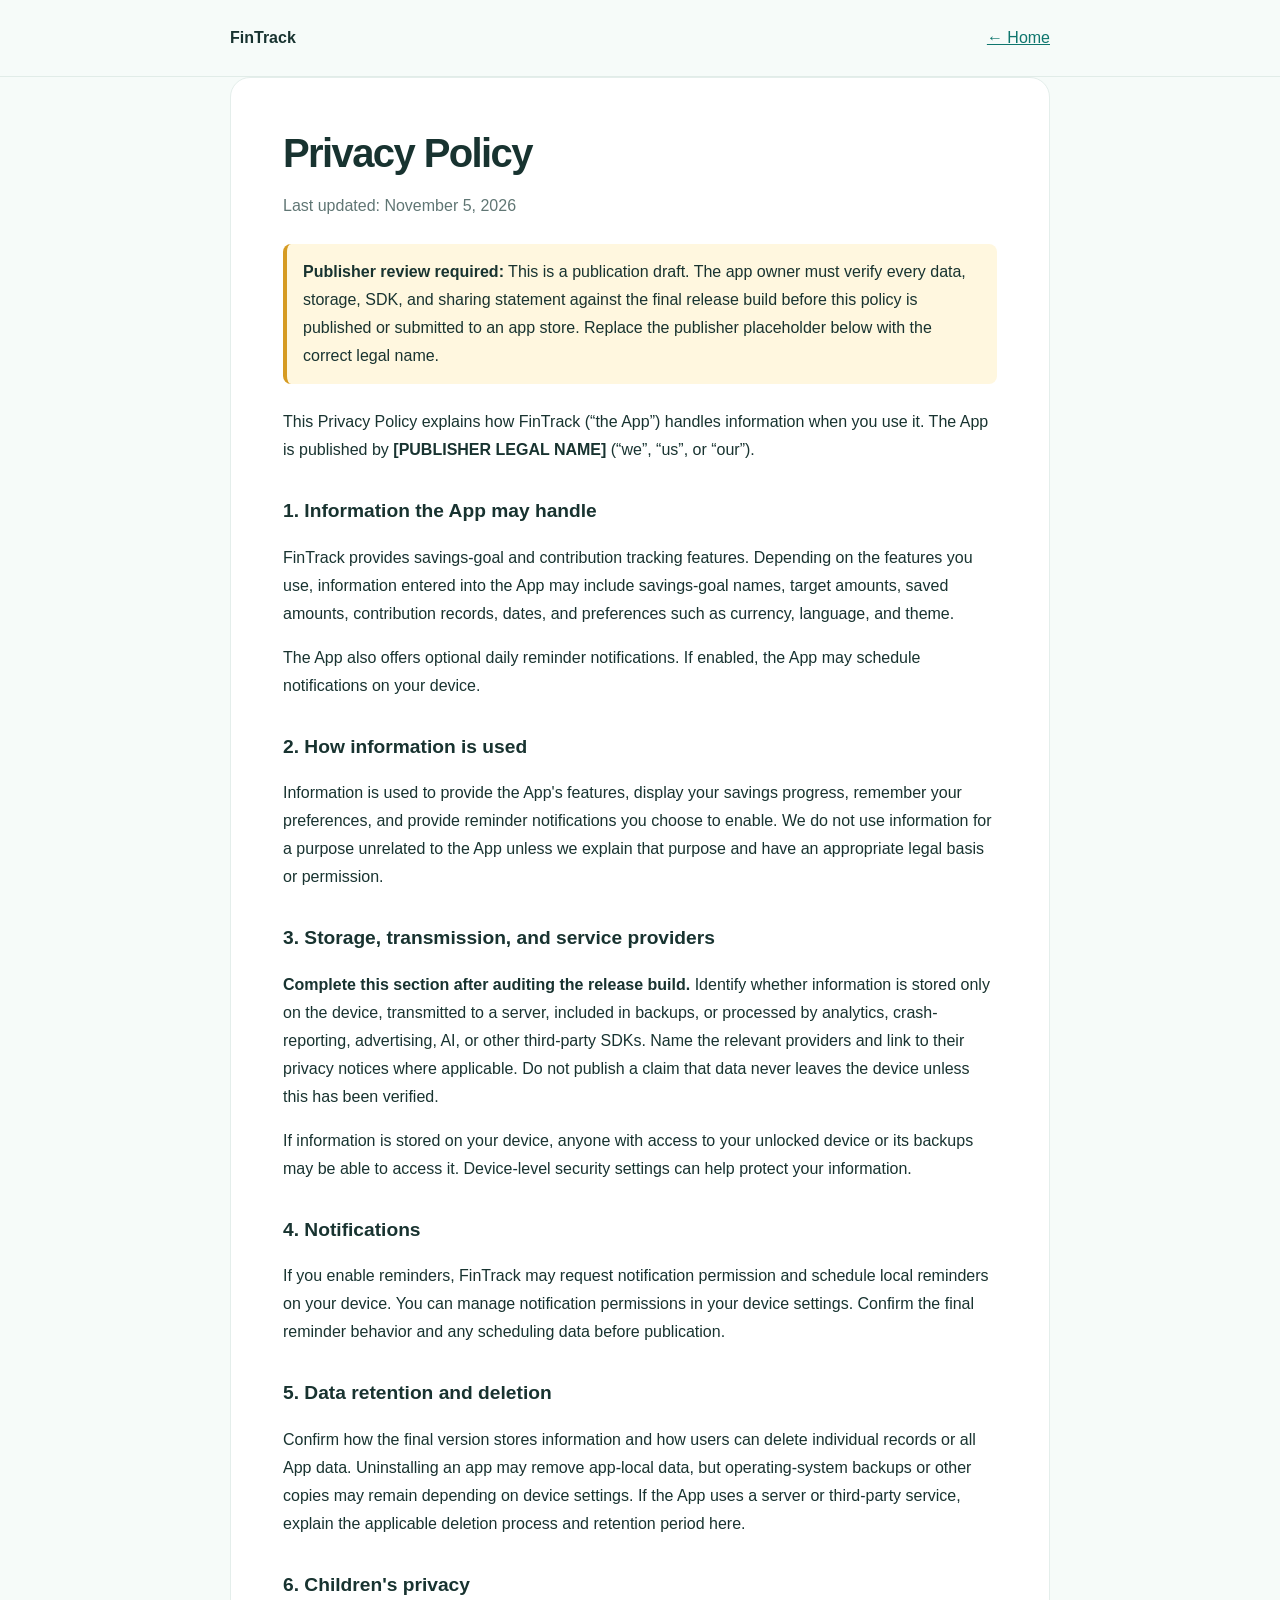
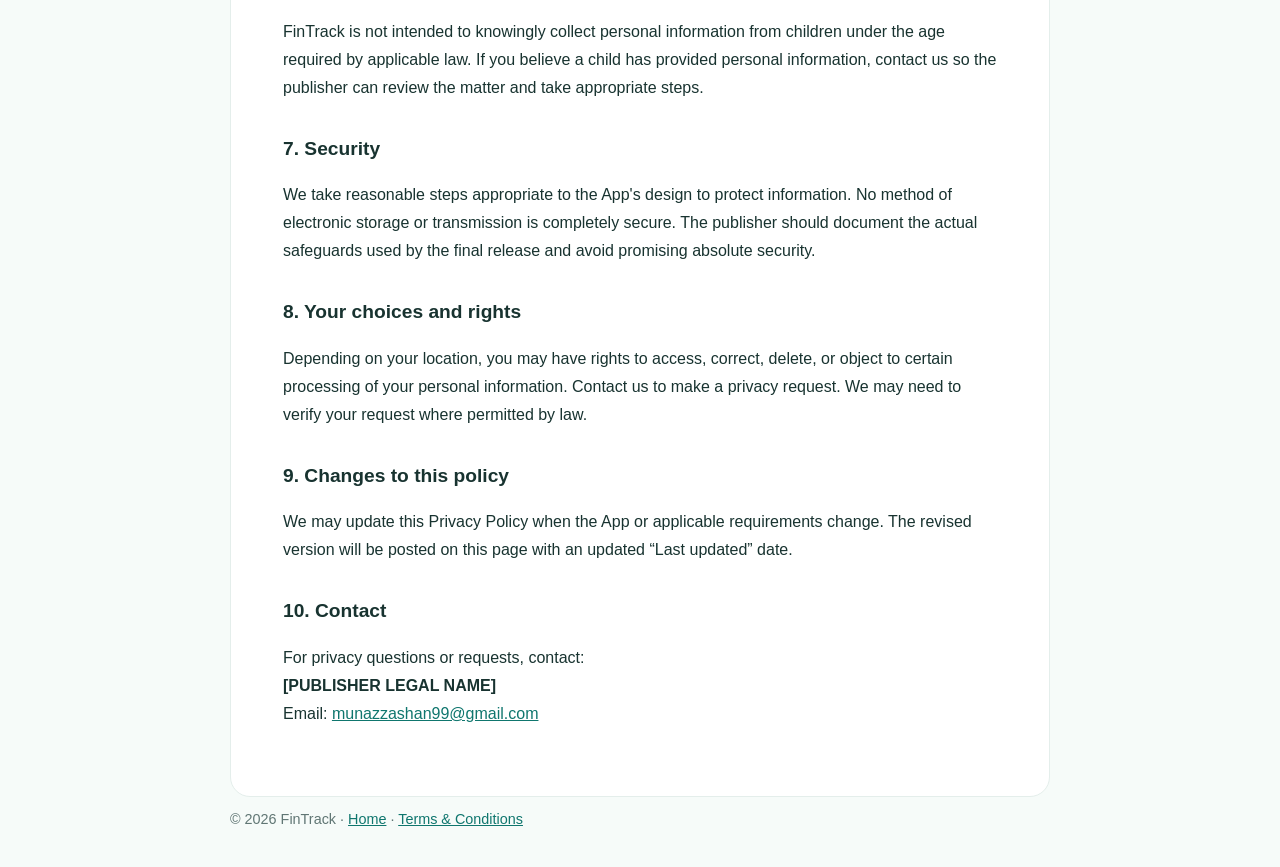
==== privacy-policy.html @ 5b4cb4e0 "Add files via upload" ====
<!DOCTYPE html>
<html lang="en">
<head>
  <meta charset="UTF-8"><meta name="viewport" content="width=device-width, initial-scale=1">
  <meta name="description" content="FinTrack Privacy Policy.">
  <title>Privacy Policy — FinTrack</title>
  <style>
    *{box-sizing:border-box}body{margin:0;background:#f6fbf9;color:#183330;font:16px/1.75 Arial,sans-serif}
    .wrap{width:min(820px,calc(100% - 36px));margin:auto}header{padding:24px 0;border-bottom:1px solid #e1ece8}
    a{color:#0f766e}.brand{font-weight:800;text-decoration:none;color:#183330}.back{float:right}
    main{background:#fff;margin:38px auto;padding:clamp(24px,5vw,52px);border:1px solid #e4eeeb;border-radius:20px}
    h1{font-size:2.5rem;line-height:1.15;letter-spacing:-.04em;margin:0 0 8px}h2{font-size:1.2rem;margin:30px 0 8px}
    .muted{color:#607674}.notice{background:#fff7df;border-left:4px solid #d69b22;padding:14px 16px;border-radius:8px;margin:24px 0}
    footer{padding:10px 0 35px;color:#607674;font-size:.9rem}
  </style>
</head>
<body>
<header><div class="wrap"><a class="brand" href="index.html">FinTrack</a><a class="back" href="index.html">← Home</a></div></header>
<main class="wrap">
  <h1>Privacy Policy</h1>
  <p class="muted">Last updated: November 5, 2026</p>
  <div class="notice"><strong>Publisher review required:</strong> This is a publication draft. The app owner must verify every data, storage, SDK, and sharing statement against the final release build before this policy is published or submitted to an app store. Replace the publisher placeholder below with the correct legal name.</div>

  <p>This Privacy Policy explains how FinTrack (“the App”) handles information when you use it. The App is published by <strong>[PUBLISHER LEGAL NAME]</strong> (“we”, “us”, or “our”).</p>

  <h2>1. Information the App may handle</h2>
  <p>FinTrack provides savings-goal and contribution tracking features. Depending on the features you use, information entered into the App may include savings-goal names, target amounts, saved amounts, contribution records, dates, and preferences such as currency, language, and theme.</p>
  <p>The App also offers optional daily reminder notifications. If enabled, the App may schedule notifications on your device.</p>

  <h2>2. How information is used</h2>
  <p>Information is used to provide the App's features, display your savings progress, remember your preferences, and provide reminder notifications you choose to enable. We do not use information for a purpose unrelated to the App unless we explain that purpose and have an appropriate legal basis or permission.</p>

  <h2>3. Storage, transmission, and service providers</h2>
  <p><strong>Complete this section after auditing the release build.</strong> Identify whether information is stored only on the device, transmitted to a server, included in backups, or processed by analytics, crash-reporting, advertising, AI, or other third-party SDKs. Name the relevant providers and link to their privacy notices where applicable. Do not publish a claim that data never leaves the device unless this has been verified.</p>
  <p>If information is stored on your device, anyone with access to your unlocked device or its backups may be able to access it. Device-level security settings can help protect your information.</p>

  <h2>4. Notifications</h2>
  <p>If you enable reminders, FinTrack may request notification permission and schedule local reminders on your device. You can manage notification permissions in your device settings. Confirm the final reminder behavior and any scheduling data before publication.</p>

  <h2>5. Data retention and deletion</h2>
  <p>Confirm how the final version stores information and how users can delete individual records or all App data. Uninstalling an app may remove app-local data, but operating-system backups or other copies may remain depending on device settings. If the App uses a server or third-party service, explain the applicable deletion process and retention period here.</p>

  <h2>6. Children's privacy</h2>
  <p>FinTrack is not intended to knowingly collect personal information from children under the age required by applicable law. If you believe a child has provided personal information, contact us so the publisher can review the matter and take appropriate steps.</p>

  <h2>7. Security</h2>
  <p>We take reasonable steps appropriate to the App's design to protect information. No method of electronic storage or transmission is completely secure. The publisher should document the actual safeguards used by the final release and avoid promising absolute security.</p>

  <h2>8. Your choices and rights</h2>
  <p>Depending on your location, you may have rights to access, correct, delete, or object to certain processing of your personal information. Contact us to make a privacy request. We may need to verify your request where permitted by law.</p>

  <h2>9. Changes to this policy</h2>
  <p>We may update this Privacy Policy when the App or applicable requirements change. The revised version will be posted on this page with an updated “Last updated” date.</p>

  <h2>10. Contact</h2>
  <p>For privacy questions or requests, contact:<br><strong>[PUBLISHER LEGAL NAME]</strong><br>Email: <a href="mailto:munazzashan99@gmail.com">munazzashan99@gmail.com</a></p>
</main>
<footer class="wrap">© 2026 FinTrack · <a href="index.html">Home</a> · <a href="terms-and-conditions.html">Terms &amp; Conditions</a></footer>
</body>
</html>
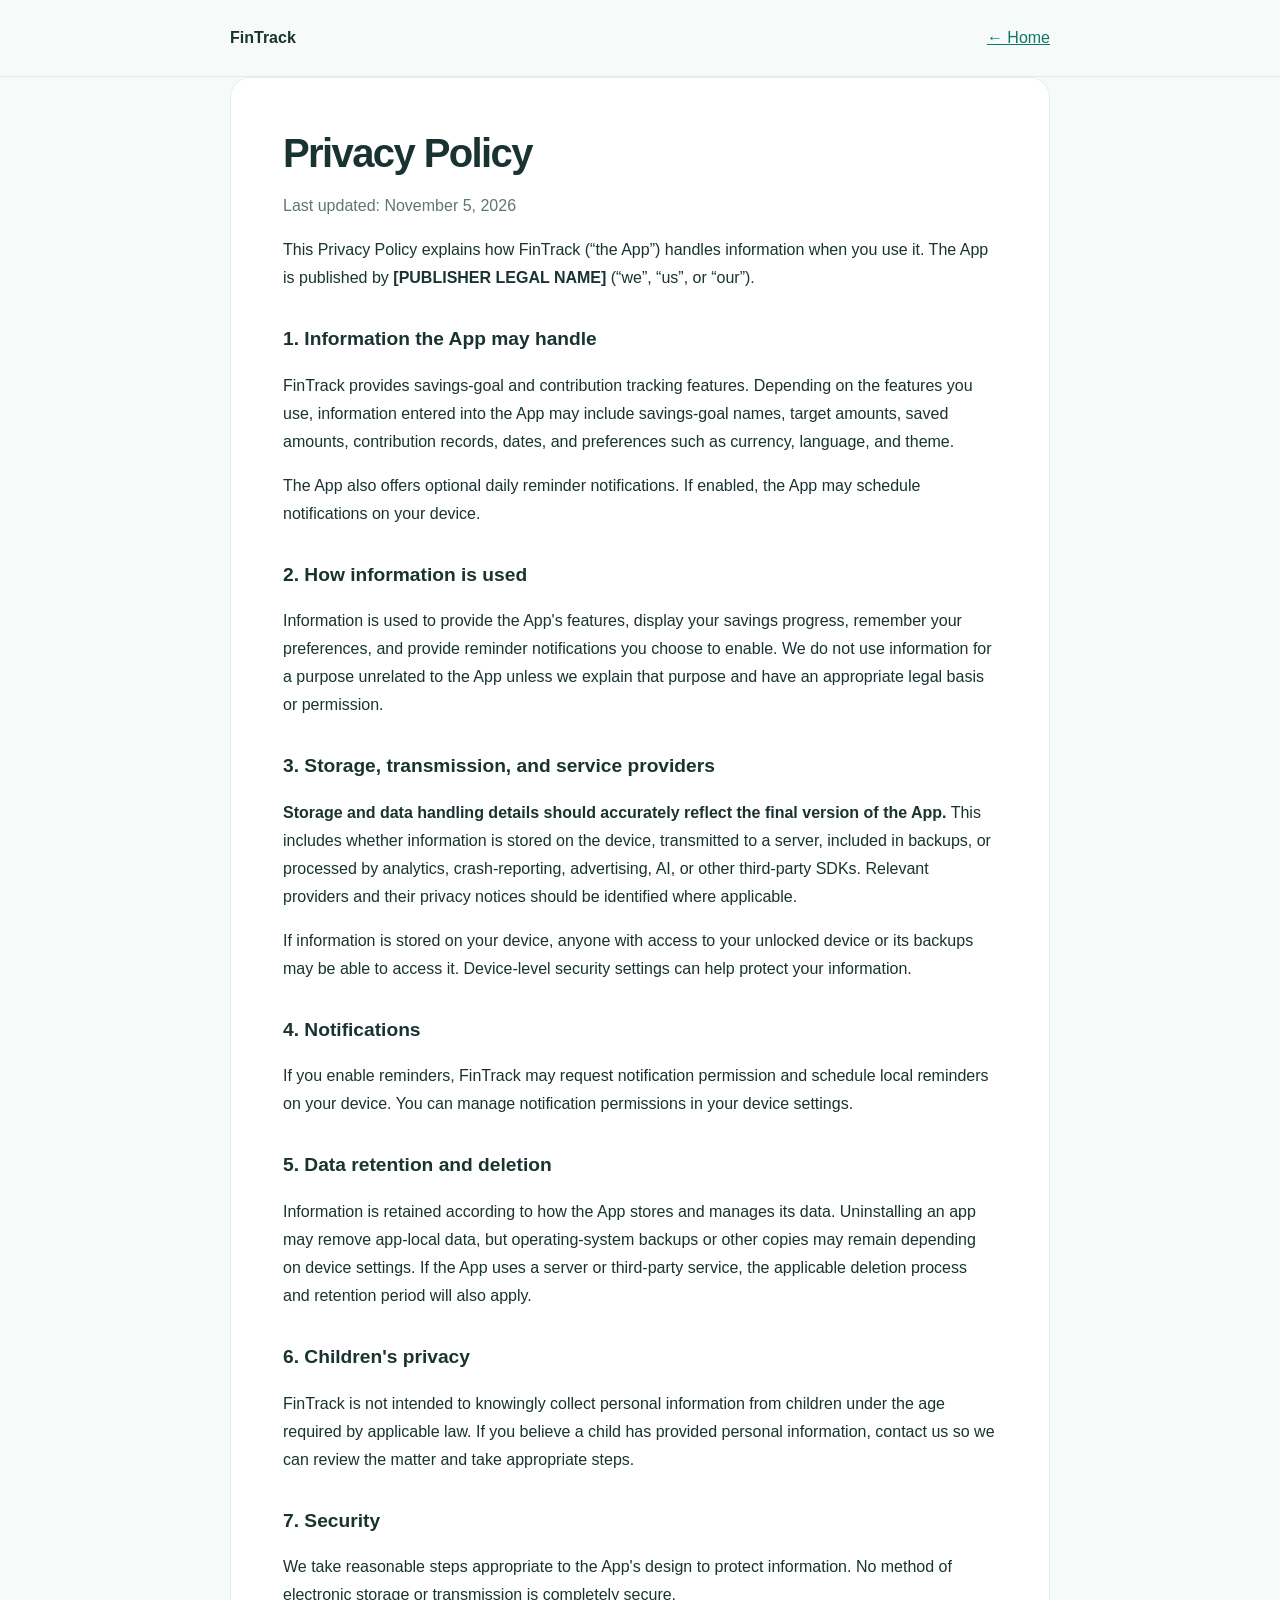
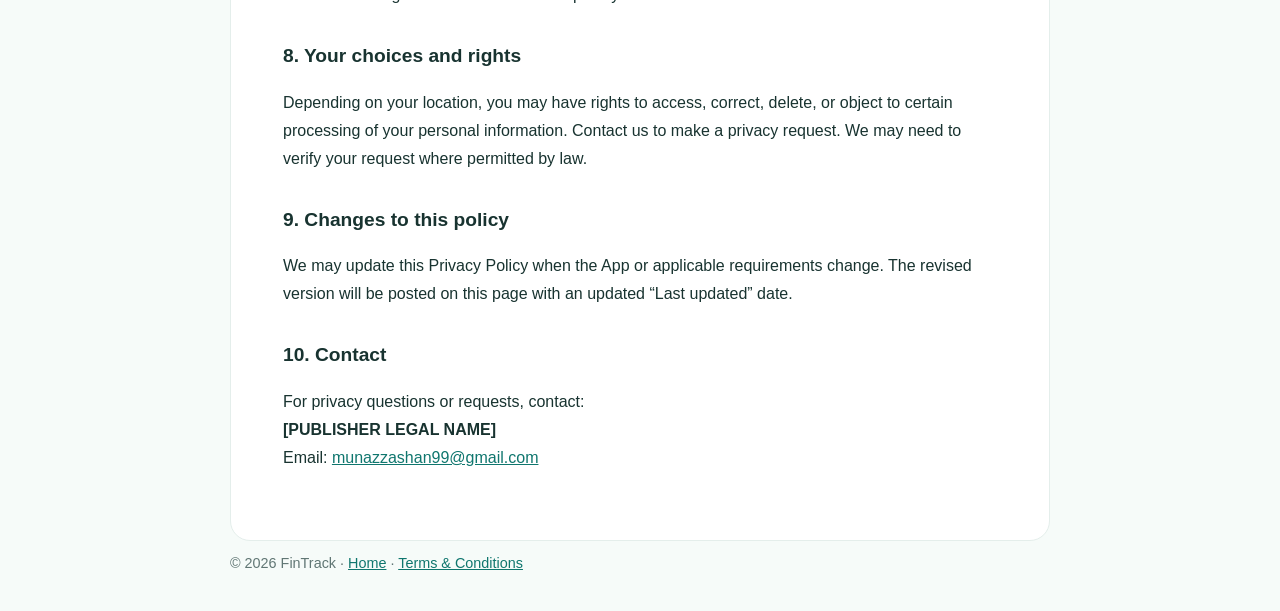
==== commit 5ade8042: "Update privacy-policy.html" ====
--- a/privacy-policy.html
+++ b/privacy-policy.html
@@ -1,25 +1,38 @@
+
 <!DOCTYPE html>
 <html lang="en">
 <head>
-  <meta charset="UTF-8"><meta name="viewport" content="width=device-width, initial-scale=1">
+  <meta charset="UTF-8">
+  <meta name="viewport" content="width=device-width, initial-scale=1">
   <meta name="description" content="FinTrack Privacy Policy.">
   <title>Privacy Policy — FinTrack</title>
   <style>
-    *{box-sizing:border-box}body{margin:0;background:#f6fbf9;color:#183330;font:16px/1.75 Arial,sans-serif}
-    .wrap{width:min(820px,calc(100% - 36px));margin:auto}header{padding:24px 0;border-bottom:1px solid #e1ece8}
-    a{color:#0f766e}.brand{font-weight:800;text-decoration:none;color:#183330}.back{float:right}
+    *{box-sizing:border-box}
+    body{margin:0;background:#f6fbf9;color:#183330;font:16px/1.75 Arial,sans-serif}
+    .wrap{width:min(820px,calc(100% - 36px));margin:auto}
+    header{padding:24px 0;border-bottom:1px solid #e1ece8}
+    a{color:#0f766e}
+    .brand{font-weight:800;text-decoration:none;color:#183330}
+    .back{float:right}
     main{background:#fff;margin:38px auto;padding:clamp(24px,5vw,52px);border:1px solid #e4eeeb;border-radius:20px}
-    h1{font-size:2.5rem;line-height:1.15;letter-spacing:-.04em;margin:0 0 8px}h2{font-size:1.2rem;margin:30px 0 8px}
-    .muted{color:#607674}.notice{background:#fff7df;border-left:4px solid #d69b22;padding:14px 16px;border-radius:8px;margin:24px 0}
+    h1{font-size:2.5rem;line-height:1.15;letter-spacing:-.04em;margin:0 0 8px}
+    h2{font-size:1.2rem;margin:30px 0 8px}
+    .muted{color:#607674}
     footer{padding:10px 0 35px;color:#607674;font-size:.9rem}
   </style>
 </head>
 <body>
-<header><div class="wrap"><a class="brand" href="index.html">FinTrack</a><a class="back" href="index.html">← Home</a></div></header>
+
+<header>
+  <div class="wrap">
+    <a class="brand" href="index.html">FinTrack</a>
+    <a class="back" href="index.html">← Home</a>
+  </div>
+</header>
+
 <main class="wrap">
   <h1>Privacy Policy</h1>
   <p class="muted">Last updated: November 5, 2026</p>
-  <div class="notice"><strong>Publisher review required:</strong> This is a publication draft. The app owner must verify every data, storage, SDK, and sharing statement against the final release build before this policy is published or submitted to an app store. Replace the publisher placeholder below with the correct legal name.</div>
 
   <p>This Privacy Policy explains how FinTrack (“the App”) handles information when you use it. The App is published by <strong>[PUBLISHER LEGAL NAME]</strong> (“we”, “us”, or “our”).</p>
 
@@ -31,20 +44,20 @@
   <p>Information is used to provide the App's features, display your savings progress, remember your preferences, and provide reminder notifications you choose to enable. We do not use information for a purpose unrelated to the App unless we explain that purpose and have an appropriate legal basis or permission.</p>
 
   <h2>3. Storage, transmission, and service providers</h2>
-  <p><strong>Complete this section after auditing the release build.</strong> Identify whether information is stored only on the device, transmitted to a server, included in backups, or processed by analytics, crash-reporting, advertising, AI, or other third-party SDKs. Name the relevant providers and link to their privacy notices where applicable. Do not publish a claim that data never leaves the device unless this has been verified.</p>
+  <p><strong>Storage and data handling details should accurately reflect the final version of the App.</strong> This includes whether information is stored on the device, transmitted to a server, included in backups, or processed by analytics, crash-reporting, advertising, AI, or other third-party SDKs. Relevant providers and their privacy notices should be identified where applicable.</p>
   <p>If information is stored on your device, anyone with access to your unlocked device or its backups may be able to access it. Device-level security settings can help protect your information.</p>
 
   <h2>4. Notifications</h2>
-  <p>If you enable reminders, FinTrack may request notification permission and schedule local reminders on your device. You can manage notification permissions in your device settings. Confirm the final reminder behavior and any scheduling data before publication.</p>
+  <p>If you enable reminders, FinTrack may request notification permission and schedule local reminders on your device. You can manage notification permissions in your device settings.</p>
 
   <h2>5. Data retention and deletion</h2>
-  <p>Confirm how the final version stores information and how users can delete individual records or all App data. Uninstalling an app may remove app-local data, but operating-system backups or other copies may remain depending on device settings. If the App uses a server or third-party service, explain the applicable deletion process and retention period here.</p>
+  <p>Information is retained according to how the App stores and manages its data. Uninstalling an app may remove app-local data, but operating-system backups or other copies may remain depending on device settings. If the App uses a server or third-party service, the applicable deletion process and retention period will also apply.</p>
 
   <h2>6. Children's privacy</h2>
-  <p>FinTrack is not intended to knowingly collect personal information from children under the age required by applicable law. If you believe a child has provided personal information, contact us so the publisher can review the matter and take appropriate steps.</p>
+  <p>FinTrack is not intended to knowingly collect personal information from children under the age required by applicable law. If you believe a child has provided personal information, contact us so we can review the matter and take appropriate steps.</p>
 
   <h2>7. Security</h2>
-  <p>We take reasonable steps appropriate to the App's design to protect information. No method of electronic storage or transmission is completely secure. The publisher should document the actual safeguards used by the final release and avoid promising absolute security.</p>
+  <p>We take reasonable steps appropriate to the App's design to protect information. No method of electronic storage or transmission is completely secure.</p>
 
   <h2>8. Your choices and rights</h2>
   <p>Depending on your location, you may have rights to access, correct, delete, or object to certain processing of your personal information. Contact us to make a privacy request. We may need to verify your request where permitted by law.</p>
@@ -53,8 +66,18 @@
   <p>We may update this Privacy Policy when the App or applicable requirements change. The revised version will be posted on this page with an updated “Last updated” date.</p>
 
   <h2>10. Contact</h2>
-  <p>For privacy questions or requests, contact:<br><strong>[PUBLISHER LEGAL NAME]</strong><br>Email: <a href="mailto:munazzashan99@gmail.com">munazzashan99@gmail.com</a></p>
+  <p>
+    For privacy questions or requests, contact:<br>
+    <strong>[PUBLISHER LEGAL NAME]</strong><br>
+    Email: <a href="mailto:munazzashan99@gmail.com">munazzashan99@gmail.com</a>
+  </p>
 </main>
-<footer class="wrap">© 2026 FinTrack · <a href="index.html">Home</a> · <a href="terms-and-conditions.html">Terms &amp; Conditions</a></footer>
+
+<footer class="wrap">
+  © 2026 FinTrack ·
+  <a href="index.html">Home</a> ·
+  <a href="terms-and-conditions.html">Terms &amp; Conditions</a>
+</footer>
+
 </body>
 </html>
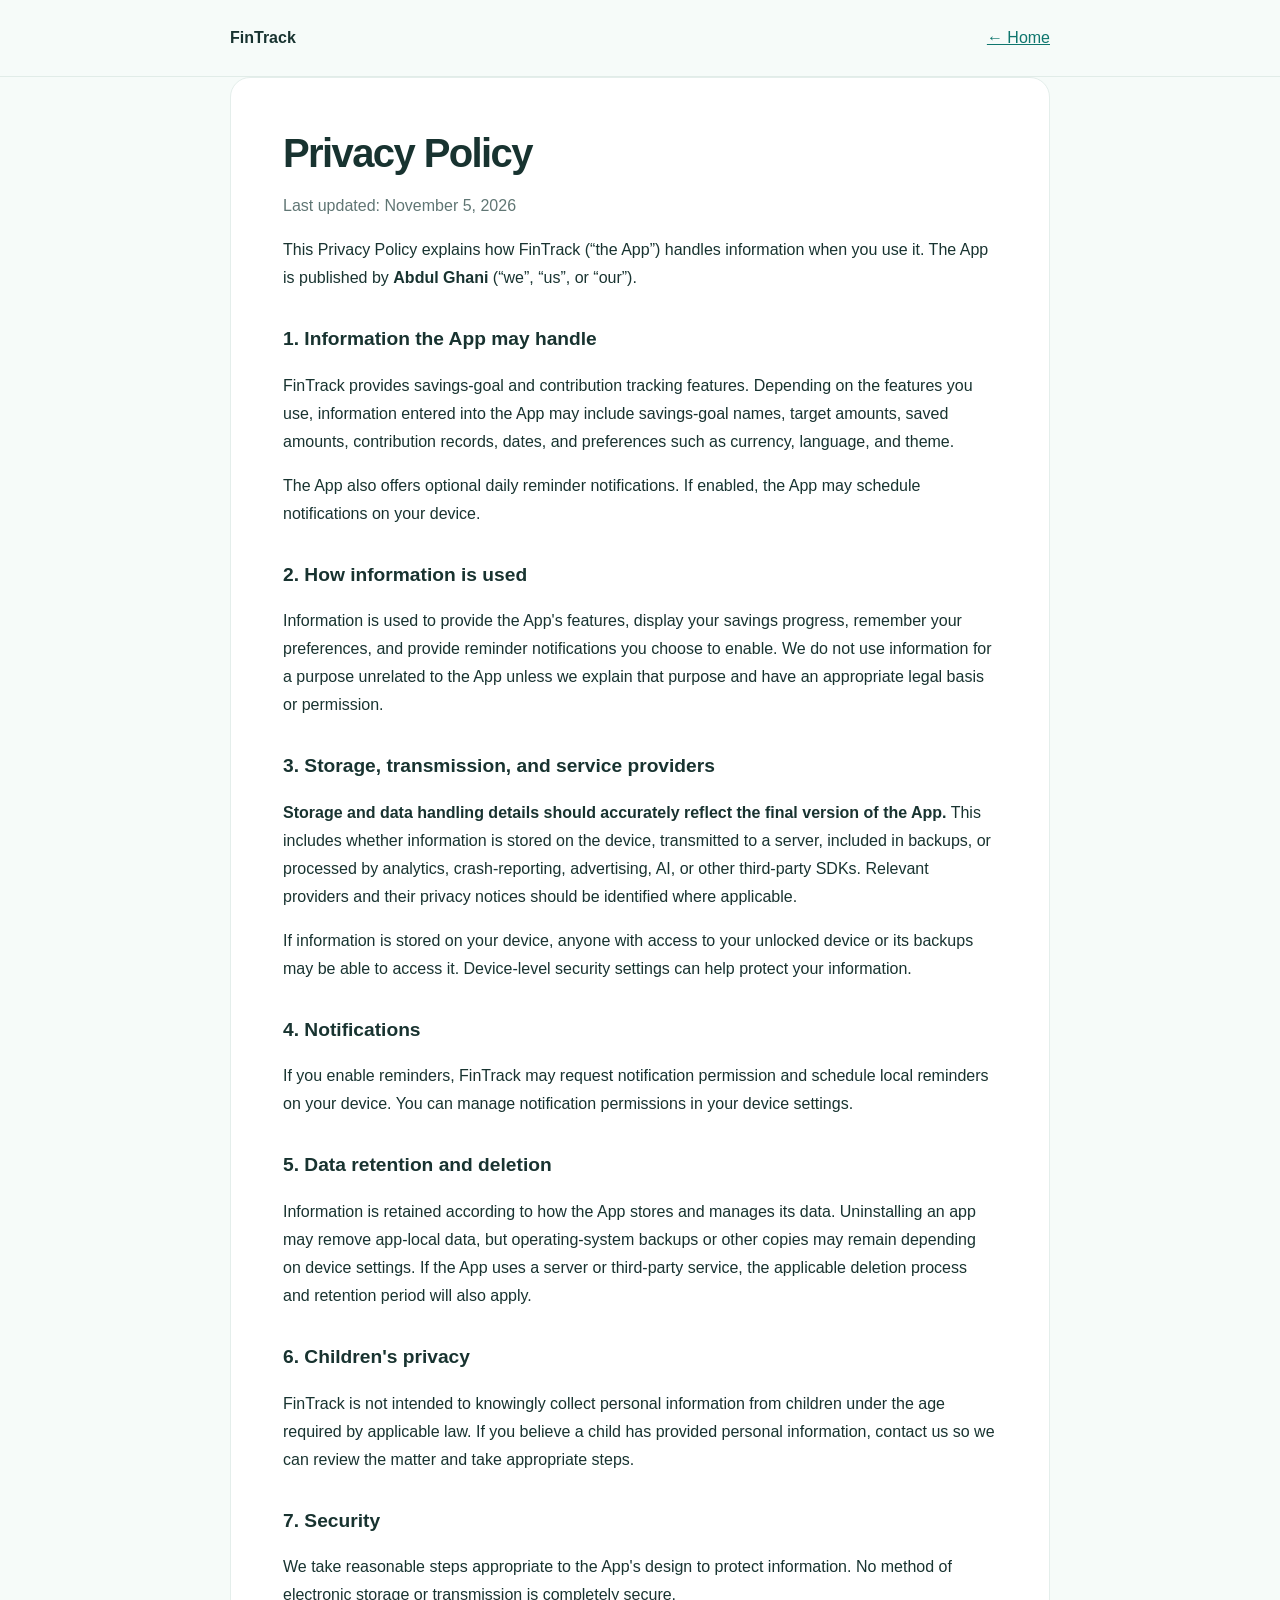
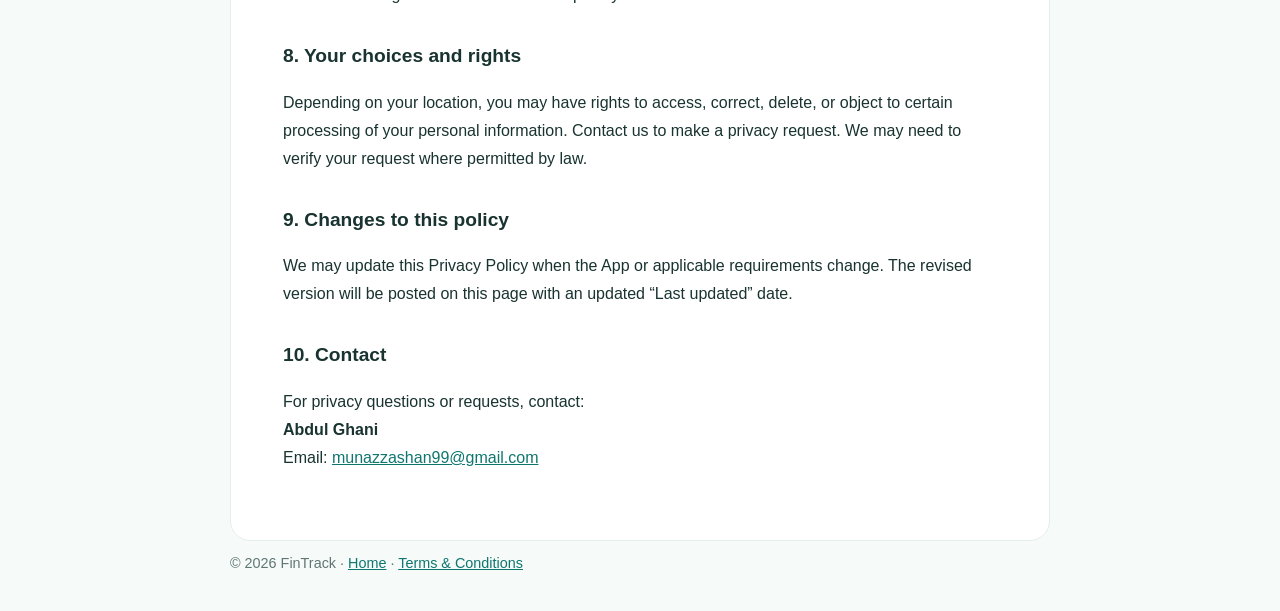
==== commit 1a0cbd00: "Update privacy-policy.html" ====
--- a/privacy-policy.html
+++ b/privacy-policy.html
@@ -34,7 +34,7 @@
   <h1>Privacy Policy</h1>
   <p class="muted">Last updated: November 5, 2026</p>
 
-  <p>This Privacy Policy explains how FinTrack (“the App”) handles information when you use it. The App is published by <strong>[PUBLISHER LEGAL NAME]</strong> (“we”, “us”, or “our”).</p>
+  <p>This Privacy Policy explains how FinTrack (“the App”) handles information when you use it. The App is published by <strong>Abdul Ghani</strong> (“we”, “us”, or “our”).</p>
 
   <h2>1. Information the App may handle</h2>
   <p>FinTrack provides savings-goal and contribution tracking features. Depending on the features you use, information entered into the App may include savings-goal names, target amounts, saved amounts, contribution records, dates, and preferences such as currency, language, and theme.</p>
@@ -68,7 +68,7 @@
   <h2>10. Contact</h2>
   <p>
     For privacy questions or requests, contact:<br>
-    <strong>[PUBLISHER LEGAL NAME]</strong><br>
+    <strong>Abdul Ghani</strong><br>
     Email: <a href="mailto:munazzashan99@gmail.com">munazzashan99@gmail.com</a>
   </p>
 </main>
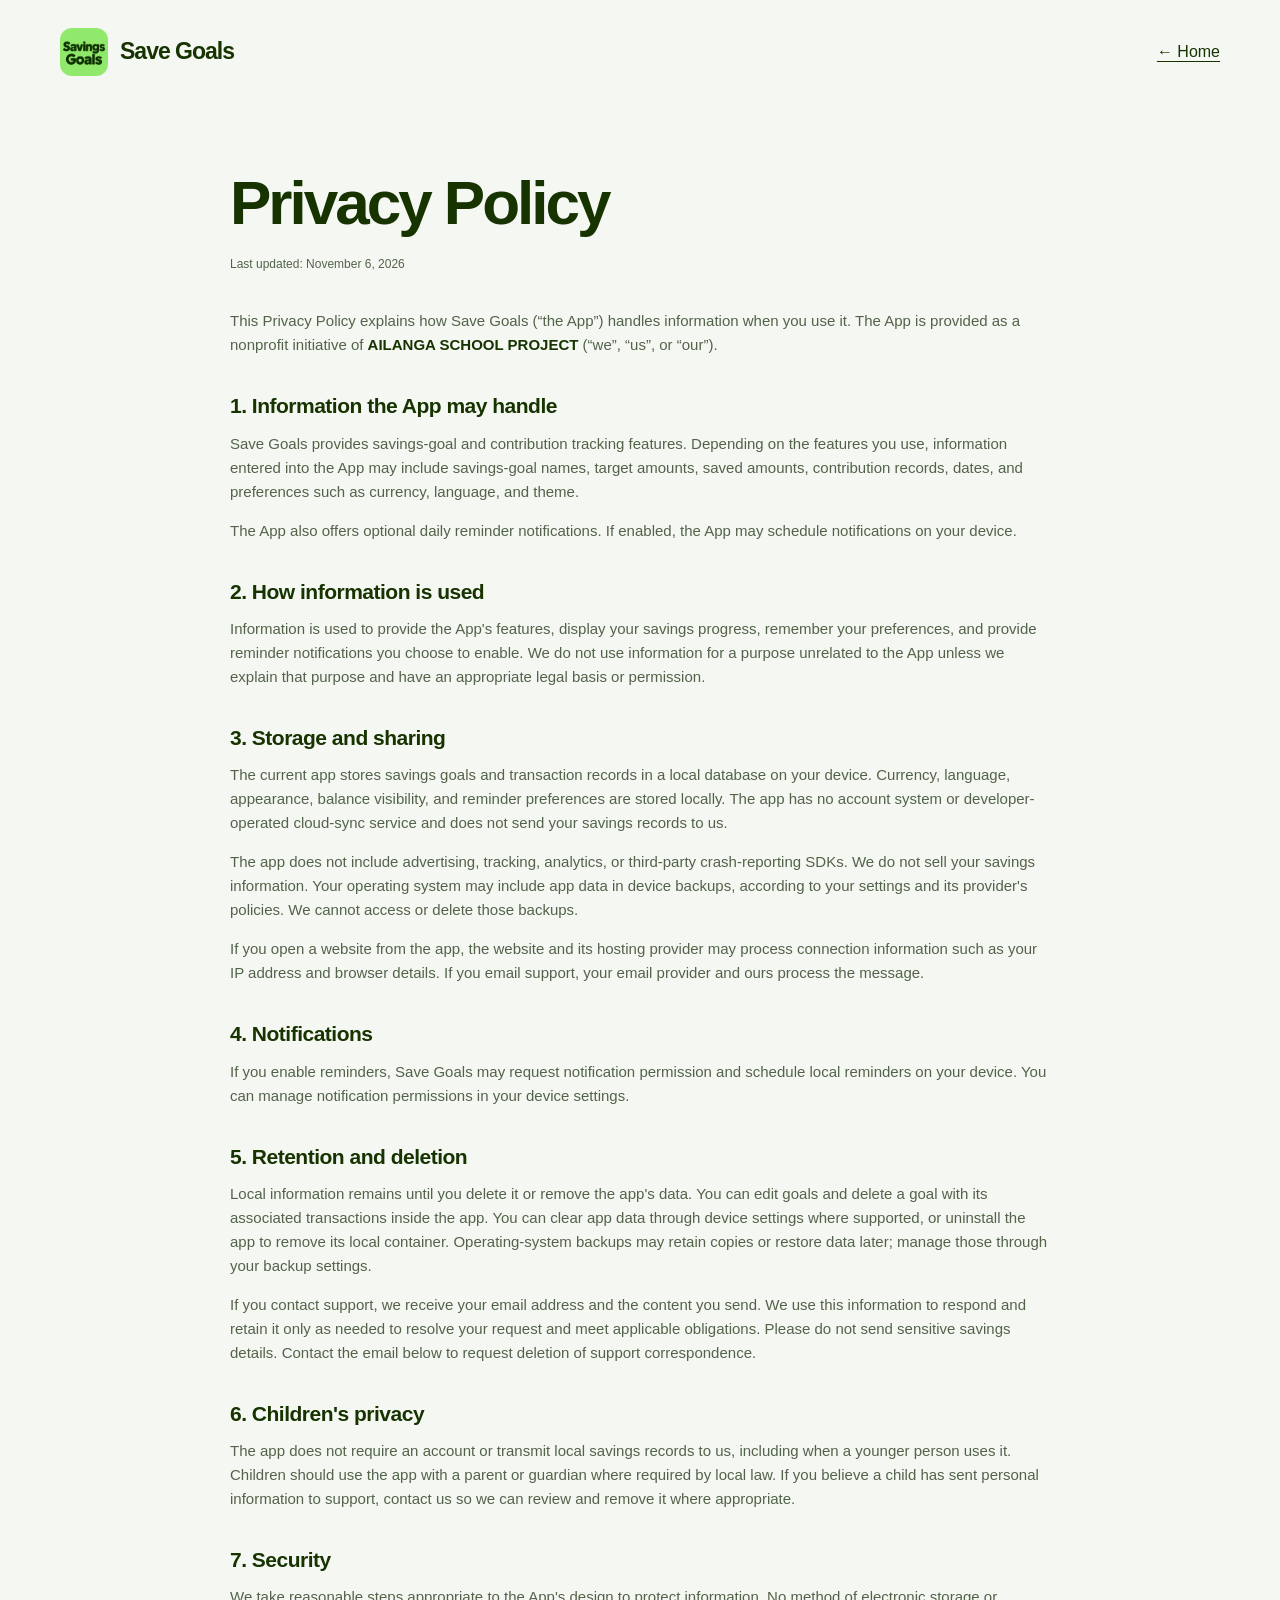
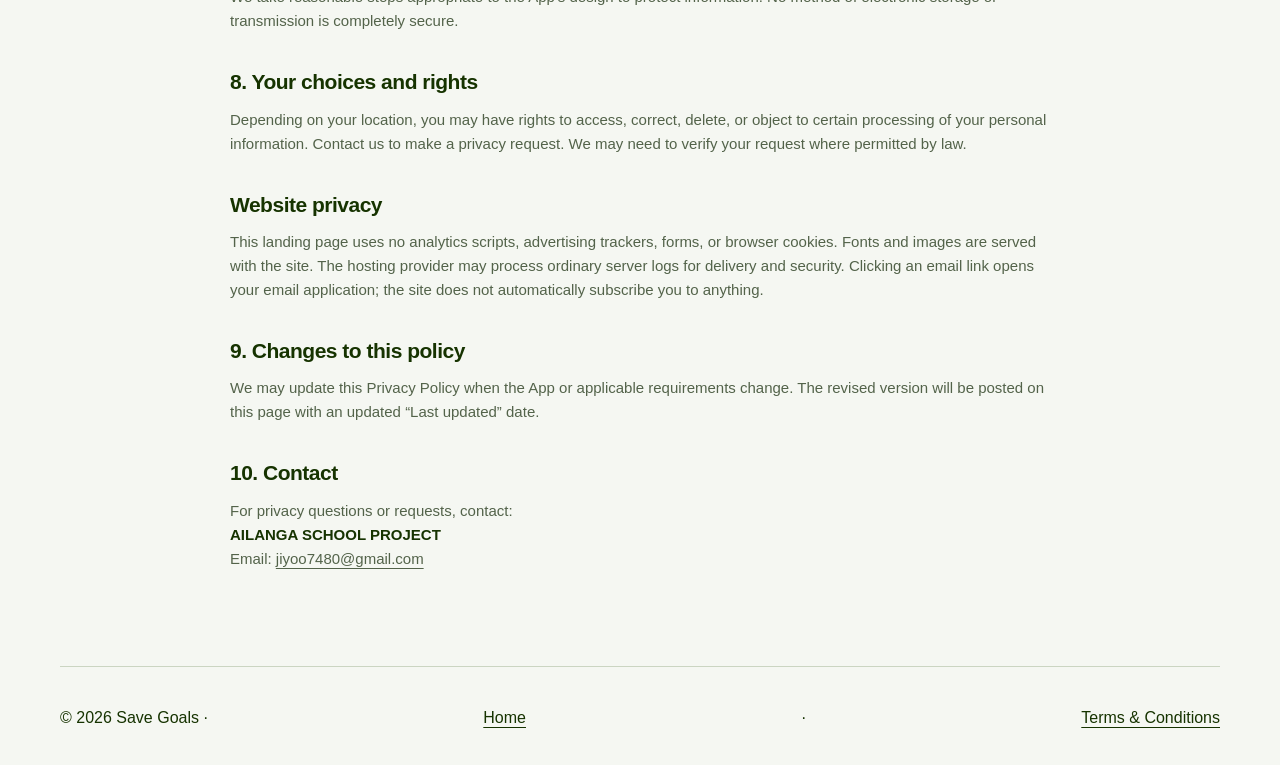
==== commit 3c5564af: "Redesign Save Goals with Cupertino UI, savings plans and milestones Replace the Material screens wit" ====
--- a/privacy-policy.html
+++ b/privacy-policy.html
@@ -4,57 +4,46 @@
 <head>
   <meta charset="UTF-8">
   <meta name="viewport" content="width=device-width, initial-scale=1">
-  <meta name="description" content="FinTrack Privacy Policy.">
-  <title>Privacy Policy — FinTrack</title>
-  <style>
-    *{box-sizing:border-box}
-    body{margin:0;background:#f6fbf9;color:#183330;font:16px/1.75 Arial,sans-serif}
-    .wrap{width:min(820px,calc(100% - 36px));margin:auto}
-    header{padding:24px 0;border-bottom:1px solid #e1ece8}
-    a{color:#0f766e}
-    .brand{font-weight:800;text-decoration:none;color:#183330}
-    .back{float:right}
-    main{background:#fff;margin:38px auto;padding:clamp(24px,5vw,52px);border:1px solid #e4eeeb;border-radius:20px}
-    h1{font-size:2.5rem;line-height:1.15;letter-spacing:-.04em;margin:0 0 8px}
-    h2{font-size:1.2rem;margin:30px 0 8px}
-    .muted{color:#607674}
-    footer{padding:10px 0 35px;color:#607674;font-size:.9rem}
-  </style>
+  <meta name="description" content="Save Goals Privacy Policy.">
+  <title>Privacy Policy — Save Goals</title>
+  <link rel="stylesheet" href="styles.css">
+  <link rel="icon" href="assets/branding/favicon.png">
+  <meta name="theme-color" content="#9fe870">
 </head>
 <body>
 
-<header>
-  <div class="wrap">
-    <a class="brand" href="index.html">FinTrack</a>
-    <a class="back" href="index.html">← Home</a>
-  </div>
+<header class="wrap site-header legal-header">
+  <a class="brand" href="index.html"><img src="assets/branding/save_goals_icon.png" width="48" height="48" alt=""><span>Save Goals</span></a>
+  <a href="index.html">← Home</a>
 </header>
 
-<main class="wrap">
+<main class="wrap legal-main">
   <h1>Privacy Policy</h1>
-  <p class="muted">Last updated: November 5, 2026</p>
+  <p class="updated">Last updated: November 6, 2026</p>
 
-  <p>This Privacy Policy explains how FinTrack (“the App”) handles information when you use it. The App is published by <strong>Abdul Ghani</strong> (“we”, “us”, or “our”).</p>
+  <p>This Privacy Policy explains how Save Goals (“the App”) handles information when you use it. The App is provided as a nonprofit initiative of <strong>AILANGA SCHOOL PROJECT</strong> (“we”, “us”, or “our”).</p>
 
   <h2>1. Information the App may handle</h2>
-  <p>FinTrack provides savings-goal and contribution tracking features. Depending on the features you use, information entered into the App may include savings-goal names, target amounts, saved amounts, contribution records, dates, and preferences such as currency, language, and theme.</p>
+  <p>Save Goals provides savings-goal and contribution tracking features. Depending on the features you use, information entered into the App may include savings-goal names, target amounts, saved amounts, contribution records, dates, and preferences such as currency, language, and theme.</p>
   <p>The App also offers optional daily reminder notifications. If enabled, the App may schedule notifications on your device.</p>
 
   <h2>2. How information is used</h2>
   <p>Information is used to provide the App's features, display your savings progress, remember your preferences, and provide reminder notifications you choose to enable. We do not use information for a purpose unrelated to the App unless we explain that purpose and have an appropriate legal basis or permission.</p>
 
-  <h2>3. Storage, transmission, and service providers</h2>
-  <p><strong>Storage and data handling details should accurately reflect the final version of the App.</strong> This includes whether information is stored on the device, transmitted to a server, included in backups, or processed by analytics, crash-reporting, advertising, AI, or other third-party SDKs. Relevant providers and their privacy notices should be identified where applicable.</p>
-  <p>If information is stored on your device, anyone with access to your unlocked device or its backups may be able to access it. Device-level security settings can help protect your information.</p>
+  <h2>3. Storage and sharing</h2>
+  <p>The current app stores savings goals and transaction records in a local database on your device. Currency, language, appearance, balance visibility, and reminder preferences are stored locally. The app has no account system or developer-operated cloud-sync service and does not send your savings records to us.</p>
+  <p>The app does not include advertising, tracking, analytics, or third-party crash-reporting SDKs. We do not sell your savings information. Your operating system may include app data in device backups, according to your settings and its provider's policies. We cannot access or delete those backups.</p>
+  <p>If you open a website from the app, the website and its hosting provider may process connection information such as your IP address and browser details. If you email support, your email provider and ours process the message.</p>
 
   <h2>4. Notifications</h2>
-  <p>If you enable reminders, FinTrack may request notification permission and schedule local reminders on your device. You can manage notification permissions in your device settings.</p>
+  <p>If you enable reminders, Save Goals may request notification permission and schedule local reminders on your device. You can manage notification permissions in your device settings.</p>
 
-  <h2>5. Data retention and deletion</h2>
-  <p>Information is retained according to how the App stores and manages its data. Uninstalling an app may remove app-local data, but operating-system backups or other copies may remain depending on device settings. If the App uses a server or third-party service, the applicable deletion process and retention period will also apply.</p>
+  <h2>5. Retention and deletion</h2>
+  <p>Local information remains until you delete it or remove the app's data. You can edit goals and delete a goal with its associated transactions inside the app. You can clear app data through device settings where supported, or uninstall the app to remove its local container. Operating-system backups may retain copies or restore data later; manage those through your backup settings.</p>
+  <p>If you contact support, we receive your email address and the content you send. We use this information to respond and retain it only as needed to resolve your request and meet applicable obligations. Please do not send sensitive savings details. Contact the email below to request deletion of support correspondence.</p>
 
   <h2>6. Children's privacy</h2>
-  <p>FinTrack is not intended to knowingly collect personal information from children under the age required by applicable law. If you believe a child has provided personal information, contact us so we can review the matter and take appropriate steps.</p>
+  <p>The app does not require an account or transmit local savings records to us, including when a younger person uses it. Children should use the app with a parent or guardian where required by local law. If you believe a child has sent personal information to support, contact us so we can review and remove it where appropriate.</p>
 
   <h2>7. Security</h2>
   <p>We take reasonable steps appropriate to the App's design to protect information. No method of electronic storage or transmission is completely secure.</p>
@@ -62,19 +51,22 @@
   <h2>8. Your choices and rights</h2>
   <p>Depending on your location, you may have rights to access, correct, delete, or object to certain processing of your personal information. Contact us to make a privacy request. We may need to verify your request where permitted by law.</p>
 
+  <h2>Website privacy</h2>
+  <p>This landing page uses no analytics scripts, advertising trackers, forms, or browser cookies. Fonts and images are served with the site. The hosting provider may process ordinary server logs for delivery and security. Clicking an email link opens your email application; the site does not automatically subscribe you to anything.</p>
+
   <h2>9. Changes to this policy</h2>
   <p>We may update this Privacy Policy when the App or applicable requirements change. The revised version will be posted on this page with an updated “Last updated” date.</p>
 
   <h2>10. Contact</h2>
   <p>
     For privacy questions or requests, contact:<br>
-    <strong>Abdul Ghani</strong><br>
-    Email: <a href="mailto:munazzashan99@gmail.com">munazzashan99@gmail.com</a>
+    <strong>AILANGA SCHOOL PROJECT</strong><br>
+    Email: <a href="mailto:jiyoo7480@gmail.com">jiyoo7480@gmail.com</a>
   </p>
 </main>
 
-<footer class="wrap">
-  © 2026 FinTrack ·
+<footer class="wrap site-footer">
+  © 2026 Save Goals ·
   <a href="index.html">Home</a> ·
   <a href="terms-and-conditions.html">Terms &amp; Conditions</a>
 </footer>
--- a/styles.css
+++ b/styles.css
@@ -0,0 +1,38 @@
+:root{--green:#9fe870;--ink:#163300;--paper:#f5f7f2;--muted:#53634a;--line:#cbd5c2;color-scheme:light}*{box-sizing:border-box}html{scroll-behavior:smooth;scroll-padding-top:25px}body{margin:0;background:var(--paper);color:var(--ink);font:16px/1.6 Arial,Helvetica,sans-serif;-webkit-font-smoothing:antialiased}a{color:inherit;text-underline-offset:4px}a:focus-visible,summary:focus-visible{outline:3px solid var(--ink);outline-offset:5px}img{display:block;max-width:100%}.wrap{width:min(1160px,calc(100% - 64px));margin-inline:auto}.skip{position:absolute;top:-100px;left:20px;background:var(--green);padding:12px;z-index:5}.skip:focus{top:10px}.site-header{display:flex;align-items:center;justify-content:space-between;gap:20px;padding-block:28px}.brand{display:flex;align-items:center;gap:12px;text-decoration:none;font-size:23px;font-weight:800;letter-spacing:-1px;line-height:1.2}.brand img{border-radius:12px}.brand small{display:block;font-size:8px;letter-spacing:1px;margin-top:6px}.site-header nav{display:flex;align-items:center;gap:30px;font-size:13px;font-weight:600}.site-header nav a{text-decoration:none}.pill{padding:10px 20px;border:1px solid var(--ink);border-radius:99px}.hero{display:grid;grid-template-columns:1.05fr 1fr;gap:65px;align-items:center;padding-block:58px 76px}.eyebrow{font-size:10px;letter-spacing:1.6px;font-weight:700;margin:0 0 27px}h1,h2,h3,p{margin-top:0}h1{font-size:clamp(64px,6.9vw,92px);line-height:.96;letter-spacing:-6px;font-weight:900;margin-bottom:28px}h1>span{position:relative;display:inline-block;z-index:0}h1>span:after{content:'';position:absolute;inset:48% -9px -3px;background:var(--green);z-index:-1;transform:rotate(-2deg)}.intro{max-width:355px;color:var(--muted);font-size:17px;margin-bottom:29px}.button{display:inline-flex;align-items:center;justify-content:space-between;gap:35px;min-height:54px;padding:14px 25px;border-radius:99px;background:var(--green);font-size:14px;font-weight:700;text-decoration:none}.button:hover{background:#8cda5d}.button>span{font-size:23px;line-height:1}.note{font-size:11px;color:var(--muted);margin:15px 0 0}.product-figure{margin:0;padding:25px 40px 15px;background:#e6eddf;border-radius:8px}.product-figure>.eyebrow{font-size:9px;margin-bottom:20px;letter-spacing:1px}.app-preview{padding:26px 23px 0;background:white;border-radius:28px;box-shadow:0 12px 30px #1633000d;border:1px solid #d4ddcc}.preview-header{display:flex;align-items:center;justify-content:space-between;gap:10px}.preview-header strong{font-size:20px;letter-spacing:-.8px;line-height:1.2}.preview-header small{display:block;font-size:7px;letter-spacing:1.5px;margin-top:5px;font-weight:600}.free-tag{background:var(--paper);padding:5px 10px;border-radius:99px;font-size:9px;font-weight:700}.greeting{font-size:12px;margin:27px 0 12px;color:var(--muted)}.balance{background:var(--green);padding:22px;border-radius:16px}.balance>span{font-size:11px}.balance strong{display:block;font-size:33px;line-height:1.5;letter-spacing:-1.5px;font-weight:800}.balance strong>span{font-size:23px}.balance p{display:flex;justify-content:space-between;align-items:center;font-size:9px;margin:8px 0 0}.balance p>span{font-size:21px}.goal-heading{display:flex;justify-content:space-between;align-items:center;margin:24px 0 0}.goal-heading h2{font-size:17px;letter-spacing:-.5px;margin:0}.goal-heading>span{font-size:10px;color:var(--muted)}.sample-goal{padding:18px 0;border-bottom:1px solid #dfe7d7}.goal-top{display:flex;gap:10px;align-items:center}.symbol{width:36px;height:36px;display:grid;place-items:center;border-radius:11px;background:#fff1ca;font-size:22px;flex-shrink:0}.book{background:#e3ece0}.goal-top h3{font-size:12px;margin:0;letter-spacing:-.2px}.goal-top p{font-size:9px;color:var(--muted);margin:2px 0 0}.goal-top>strong{font-size:12px;margin-left:auto}.progress{height:5px;background:#e8eee2;border-radius:99px;margin-top:14px;overflow:hidden}.progress span{display:block;height:100%;background:var(--ink);border-radius:99px}.amounts{display:flex;justify-content:space-between;font-size:9px;margin-top:8px;color:var(--muted)}.preview-nav{display:flex;justify-content:space-between;font-size:9px;padding-block:17px 19px;color:var(--muted)}.preview-nav>span:first-child{color:var(--ink);font-weight:700}figcaption{text-align:center;font-size:9px;color:var(--muted);margin-top:14px}.promise-strip{background:var(--ink);color:var(--green);font-size:13px;font-weight:600}.promise-strip>.wrap{display:flex;justify-content:space-between;gap:15px;padding-block:23px}.section{padding-block:95px}h2{font-size:clamp(34px,4.2vw,52px);letter-spacing:-2.5px;line-height:1.07;font-weight:800;margin-bottom:25px}.section-intro{max-width:400px;color:var(--muted);font-size:15px}.steps{list-style:none;margin:50px 0 0;padding:0;display:grid;grid-template-columns:repeat(3,1fr);gap:40px}.steps li{border-top:1px solid #b6c2ad;padding-top:22px}.steps li>span{font-size:12px;font-weight:700}.steps h3{font-size:20px;letter-spacing:-.6px;margin:28px 0 12px}.steps p{font-size:14px;color:var(--muted);margin:0}.purpose{background:var(--green);padding-block:76px}.two-columns{display:grid;grid-template-columns:1fr 1fr;gap:95px;align-items:start}.purpose .two-columns{align-items:center}.purpose h2{font-size:clamp(40px,5vw,64px);letter-spacing:-3px;margin:0}.purpose-copy>p{font-size:17px;line-height:1.7}.purpose-foot{border-top:1px solid #16330044;padding-top:24px;margin-top:32px;font-size:29px;letter-spacing:-1px;font-weight:800}.purpose-foot small{display:block;font-size:12px;letter-spacing:0;font-weight:400;margin-top:6px}details{border-bottom:1px solid var(--line);padding:20px 0}details:first-child{padding-top:0}summary{list-style:none;cursor:pointer;display:flex;justify-content:space-between;gap:16px;font-weight:700;font-size:15px}summary::-webkit-details-marker{display:none}summary:after{content:'+';font-size:22px;line-height:1}details[open] summary:after{content:'−'}details p{font-size:14px;color:var(--muted);margin:16px 28px 0 0}.availability{border-top:1px solid var(--line);padding-block:58px 66px;display:flex;justify-content:space-between;gap:40px;align-items:center}.availability h2{font-size:42px}.availability p:last-child{font-size:14px;color:var(--muted);margin:0}.availability-action{display:flex;flex-direction:column;gap:17px;align-items:flex-start}.availability-action .eyebrow{margin:0}.availability-action>small{font-size:11px;color:var(--muted)}.secondary{background:var(--ink);color:white;min-width:205px}.secondary:hover{background:#2f5711}.site-footer{border-top:1px solid var(--line);padding-block:38px 35px;display:flex;justify-content:space-between;gap:30px;align-items:flex-start}.footer-brand{font-size:28px;font-weight:800;text-decoration:none;letter-spacing:-1.4px}.site-footer p,.site-footer small{font-size:11px;color:var(--muted);margin:8px 0}.site-footer nav{display:flex;flex-direction:column;gap:7px;font-size:12px}.legal-main{max-width:820px;padding-block:65px 80px}.legal-main h1{font-size:clamp(38px,6vw,62px);letter-spacing:-3px;line-height:1.1;margin-bottom:18px}.legal-main h2{font-size:21px;letter-spacing:-.5px;line-height:1.3;margin:35px 0 12px}.legal-main p,.legal-main li{font-size:15px;color:var(--muted)}.legal-main strong{color:var(--ink)}.updated{font-size:12px!important;margin-bottom:35px}.legal-notice{padding:22px 26px;background:#e6eddf;border-left:4px solid var(--ink);border-radius:0 12px 12px 0;margin:30px 0}.legal-notice p{margin:0}
+@media(max-width:900px){.hero{gap:30px}.product-figure{padding-inline:20px}h1{font-size:70px;letter-spacing:-4px}.two-columns{gap:40px}.steps{gap:24px}.site-header nav{gap:18px}.promise-strip{font-size:11px}}
+@media(max-width:680px){.wrap{width:calc(100% - 40px)}.site-header{padding-block:20px}.brand{font-size:21px}.brand img{width:43px;height:43px}.brand small{font-size:6px;letter-spacing:.8px}.site-header nav>a:not(.pill){display:none}.pill{padding:9px 13px;font-size:11px}.hero{grid-template-columns:1fr;padding-block:40px 45px;gap:40px}h1{font-size:clamp(62px,15vw,88px);letter-spacing:-4px}.eyebrow{font-size:9px;letter-spacing:1.1px}.intro{font-size:16px}.product-figure{padding:22px 25px 15px;max-width:430px;width:100%;justify-self:center}.promise-strip>.wrap{flex-wrap:wrap;justify-content:center;gap:10px 20px;padding-block:20px}.section{padding-block:60px}.steps{grid-template-columns:1fr;gap:28px;margin-top:34px}.steps li{display:grid;grid-template-columns:32px 1fr;column-gap:10px}.steps h3{margin:0 0 10px;font-size:19px}.steps p{grid-column:2}.purpose{padding-block:50px}.two-columns{grid-template-columns:1fr;gap:28px}.purpose h2{font-size:49px}.purpose-copy>p{font-size:16px}.questions{gap:20px}h2{font-size:39px}.availability{flex-direction:column;align-items:flex-start;padding-block:45px;gap:25px}.availability h2{font-size:38px}.site-footer{flex-wrap:wrap}.site-footer>p{width:100%}.legal-main{padding-block:40px 50px}.legal-main h1{font-size:43px;letter-spacing:-2px}}
+@media(prefers-reduced-motion:reduce){html{scroll-behavior:auto}}
+
+/* Hero store badges and a capture of the actual Flutter home screen. */
+.store-buttons{display:flex;flex-wrap:wrap;align-items:center;gap:14px;margin-top:6px}
+.store-badge{display:flex;align-items:center;justify-content:center;width:176px;height:54px;border-radius:9px;text-decoration:none}
+.store-badge img{width:176px;height:auto;max-width:none}
+.store-badge.google-play img{width:202px;height:auto}
+.store-badge:hover{opacity:.86}
+.store-status{font-size:11px;color:var(--muted);margin:12px 0 0}
+.home-preview{display:flex;flex-direction:column;align-items:center;padding:0;background:transparent;border-radius:0}
+.home-preview>.eyebrow{align-self:flex-start}
+.phone-frame{width:min(100%,290px);border:7px solid var(--ink);border-radius:32px;overflow:hidden;background:var(--paper);box-shadow:0 18px 35px #16330014}
+.home-screen{width:100%;height:auto;display:block}
+.promise-strip>.wrap.promise-grid{display:grid;grid-template-columns:repeat(3,minmax(0,1fr));gap:0;padding-block:33px}
+.promise-item{display:flex;align-items:center;gap:15px;padding-inline:27px;border-right:1px solid #9fe87040}
+.promise-item:first-child{padding-left:0}.promise-item:last-child{border:0;padding-right:0}
+.promise-icon{display:grid;place-items:center;flex:0 0 43px;height:43px;background:var(--green);color:var(--ink);border-radius:50%}
+.promise-icon svg{width:23px;height:23px}
+.promise-item h2{font-size:18px;line-height:1.25;letter-spacing:-.5px;color:var(--green);margin:0 0 6px}
+.promise-item p{font-size:12px;line-height:1.5;font-weight:400;color:#dce9d3;margin:0}
+@media(max-width:1000px){.promise-item{gap:11px;padding-inline:18px}.promise-item h2{font-size:16px}.promise-icon{flex-basis:36px;height:36px}.promise-item p{font-size:11px}}
+@media(min-width:681px) and (max-width:850px){.hero{grid-template-columns:1fr 1fr;gap:25px}h1{font-size:60px}.store-buttons{gap:13px}.store-badge{width:150px;height:46px}.store-badge img{width:150px}.store-badge.google-play img{width:172px}.phone-frame{border-width:6px;border-radius:25px}}
+@media(max-width:680px){.home-preview{max-width:430px;padding:0}.promise-strip>.wrap.promise-grid{grid-template-columns:1fr;padding-block:12px}.promise-item,.promise-item:first-child,.promise-item:last-child{padding:22px 0;border:0;border-bottom:1px solid #9fe87033;gap:17px}.promise-item:last-child{border-bottom:0}.promise-icon{flex-basis:43px;height:43px}.promise-item h2{font-size:19px}.promise-item p{font-size:13px}.store-buttons{gap:13px}.store-badge{width:160px;height:49px}.store-badge img{width:160px}.store-badge.google-play img{width:184px}}
+
+.store-unlinked{border:0;padding:0;background:transparent;opacity:1;cursor:default}.store-unlinked:hover{opacity:1}
+
+/* Prevent intrinsic image/text widths from stretching grid and flex layouts. */
+.hero{grid-template-columns:minmax(0,1.05fr) minmax(0,1fr)}
+.hero>*,.two-columns>*,.steps>*,.promise-item>div{min-width:0}
+.site-header{gap:12px}.brand{flex-shrink:0}.brand>span,.pill{white-space:nowrap}
+.site-header nav{min-width:0}.phone-frame{max-width:100%}
+.availability>div:first-child{min-width:0}.availability-action{flex-shrink:0}
+.legal-main p,.legal-main a,.site-footer p{overflow-wrap:anywhere}
+@media(max-width:680px){.hero{grid-template-columns:minmax(0,1fr)}}
+@media(max-width:480px){.brand{font-size:20px;gap:9px}.brand img{width:38px;height:38px}.site-header nav{gap:0}.pill{font-size:10px;padding:9px 11px}.hero h1{font-size:clamp(46px,15vw,72px);letter-spacing:-.06em}.purpose h2{font-size:clamp(38px,11.8vw,49px)}}
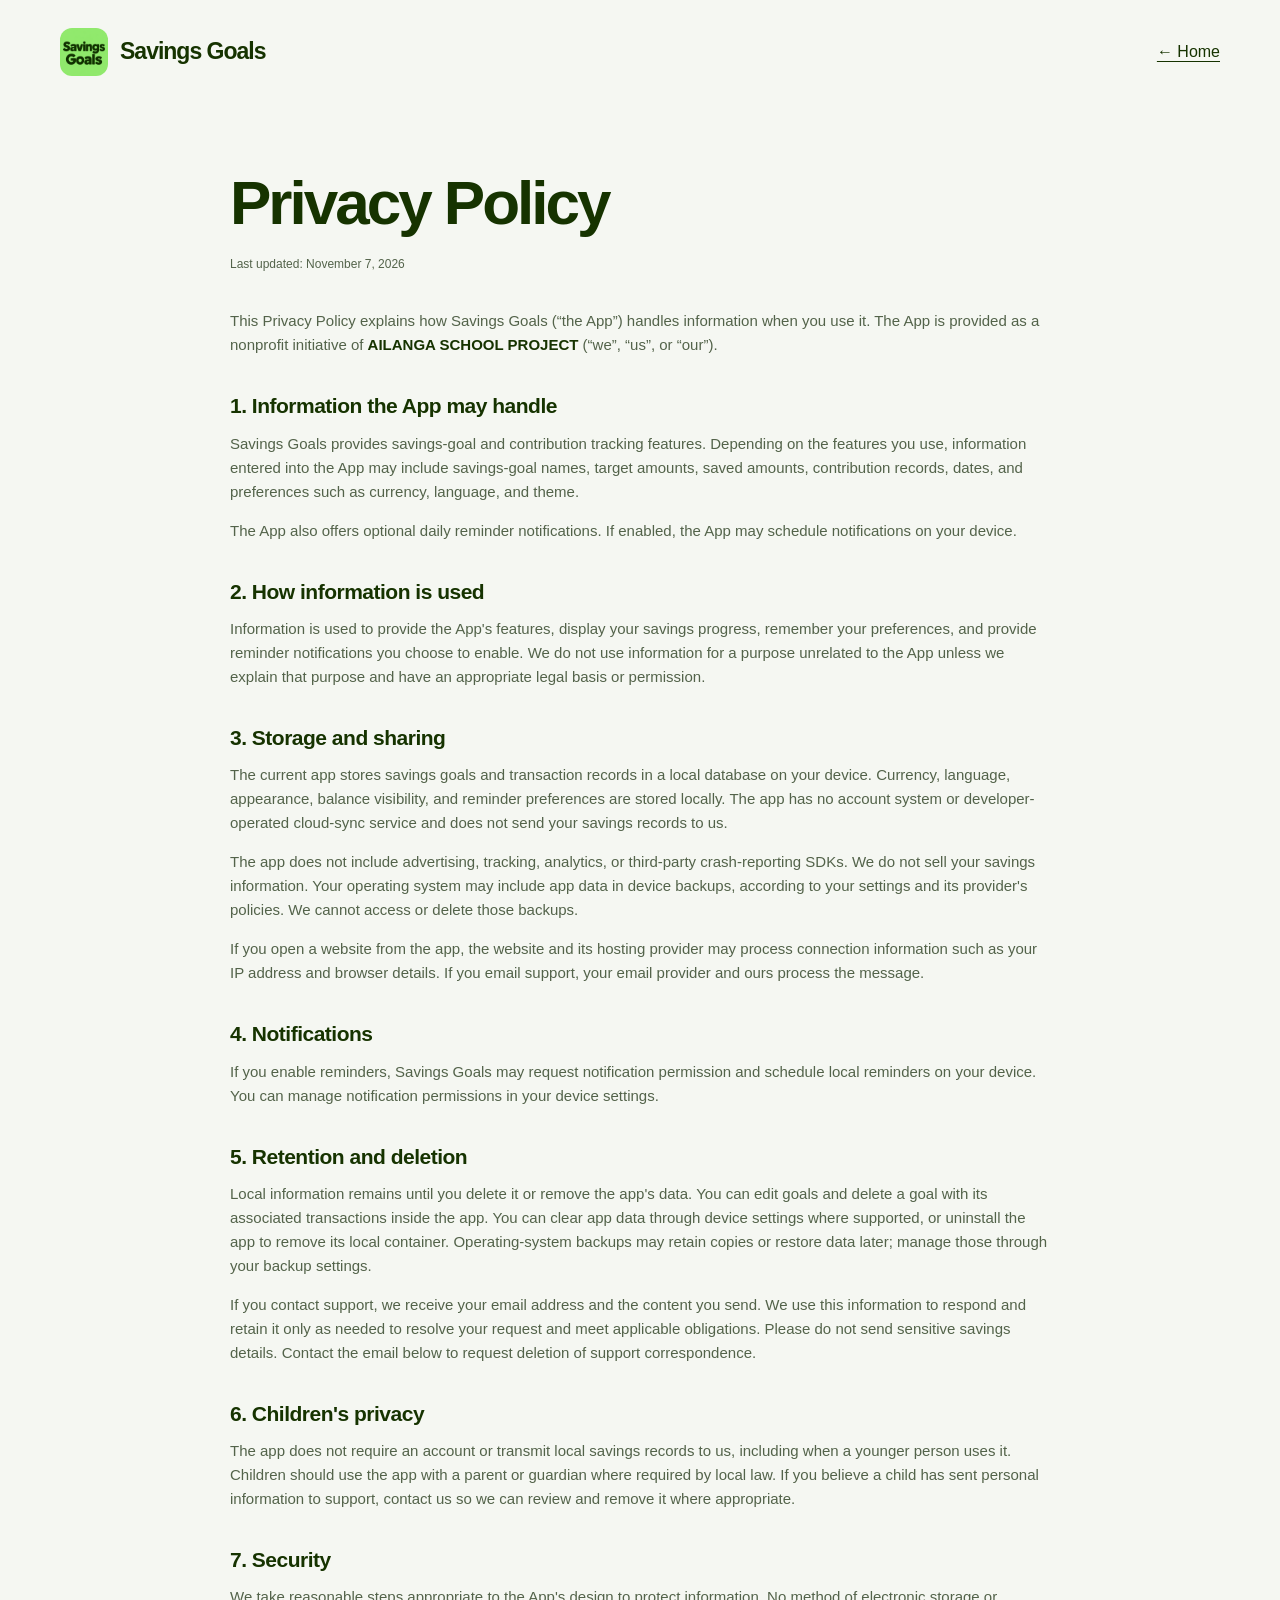
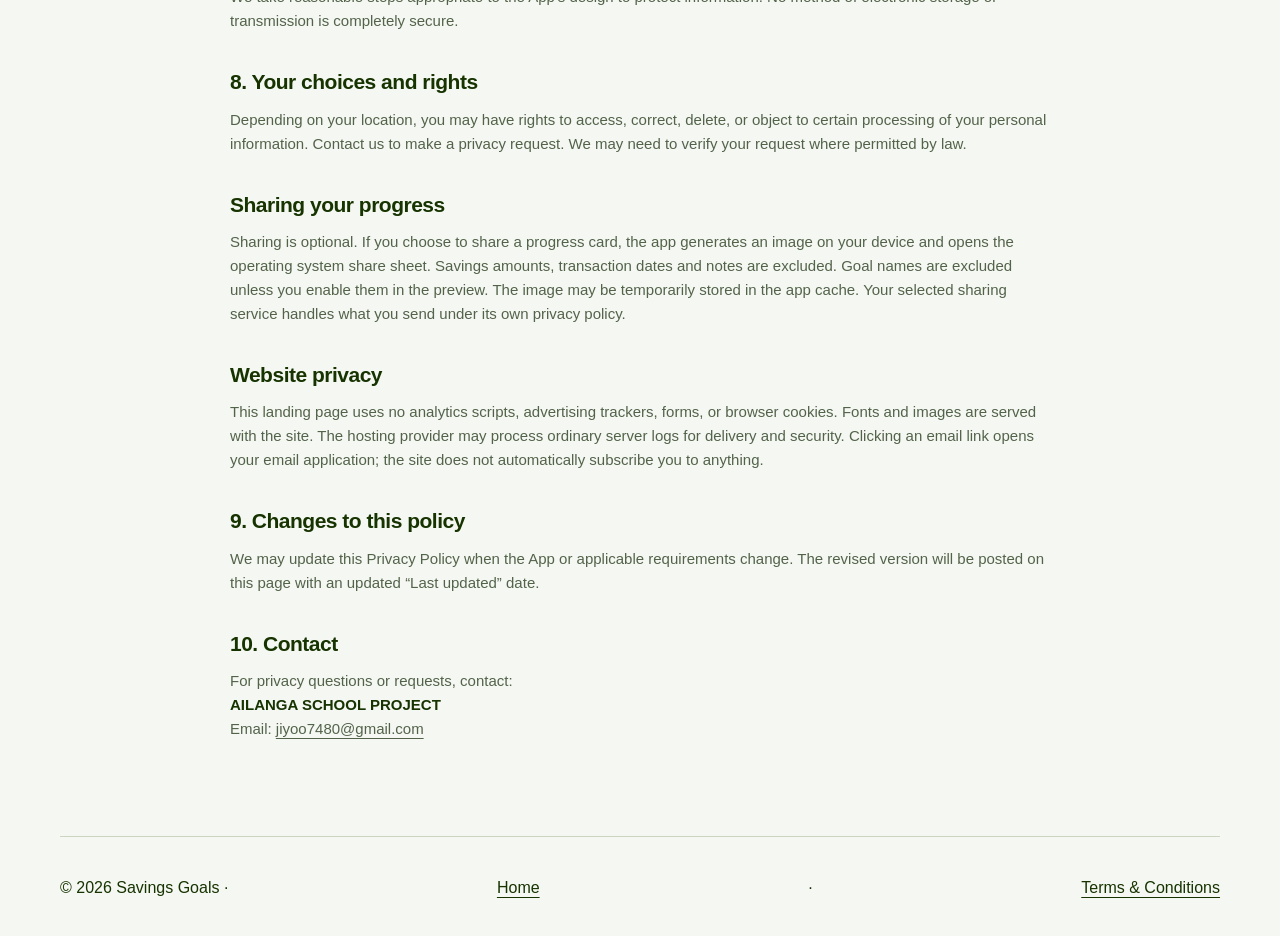
==== commit fbac9fd4: "Refresh Savings Goals with shared layout, animated companion and progress sharing Unify typography a" ====
--- a/privacy-policy.html
+++ b/privacy-policy.html
@@ -4,8 +4,8 @@
 <head>
   <meta charset="UTF-8">
   <meta name="viewport" content="width=device-width, initial-scale=1">
-  <meta name="description" content="Save Goals Privacy Policy.">
-  <title>Privacy Policy — Save Goals</title>
+  <meta name="description" content="Savings Goals Privacy Policy.">
+  <title>Privacy Policy — Savings Goals</title>
   <link rel="stylesheet" href="styles.css">
   <link rel="icon" href="assets/branding/favicon.png">
   <meta name="theme-color" content="#9fe870">
@@ -13,18 +13,18 @@
 <body>
 
 <header class="wrap site-header legal-header">
-  <a class="brand" href="index.html"><img src="assets/branding/save_goals_icon.png" width="48" height="48" alt=""><span>Save Goals</span></a>
+  <a class="brand" href="index.html"><img src="assets/branding/save_goals_icon.png" width="48" height="48" alt=""><span>Savings Goals</span></a>
   <a href="index.html">← Home</a>
 </header>
 
 <main class="wrap legal-main">
   <h1>Privacy Policy</h1>
-  <p class="updated">Last updated: November 6, 2026</p>
+  <p class="updated">Last updated: November 7, 2026</p>
 
-  <p>This Privacy Policy explains how Save Goals (“the App”) handles information when you use it. The App is provided as a nonprofit initiative of <strong>AILANGA SCHOOL PROJECT</strong> (“we”, “us”, or “our”).</p>
+  <p>This Privacy Policy explains how Savings Goals (“the App”) handles information when you use it. The App is provided as a nonprofit initiative of <strong>AILANGA SCHOOL PROJECT</strong> (“we”, “us”, or “our”).</p>
 
   <h2>1. Information the App may handle</h2>
-  <p>Save Goals provides savings-goal and contribution tracking features. Depending on the features you use, information entered into the App may include savings-goal names, target amounts, saved amounts, contribution records, dates, and preferences such as currency, language, and theme.</p>
+  <p>Savings Goals provides savings-goal and contribution tracking features. Depending on the features you use, information entered into the App may include savings-goal names, target amounts, saved amounts, contribution records, dates, and preferences such as currency, language, and theme.</p>
   <p>The App also offers optional daily reminder notifications. If enabled, the App may schedule notifications on your device.</p>
 
   <h2>2. How information is used</h2>
@@ -36,7 +36,7 @@
   <p>If you open a website from the app, the website and its hosting provider may process connection information such as your IP address and browser details. If you email support, your email provider and ours process the message.</p>
 
   <h2>4. Notifications</h2>
-  <p>If you enable reminders, Save Goals may request notification permission and schedule local reminders on your device. You can manage notification permissions in your device settings.</p>
+  <p>If you enable reminders, Savings Goals may request notification permission and schedule local reminders on your device. You can manage notification permissions in your device settings.</p>
 
   <h2>5. Retention and deletion</h2>
   <p>Local information remains until you delete it or remove the app's data. You can edit goals and delete a goal with its associated transactions inside the app. You can clear app data through device settings where supported, or uninstall the app to remove its local container. Operating-system backups may retain copies or restore data later; manage those through your backup settings.</p>
@@ -50,6 +50,9 @@
 
   <h2>8. Your choices and rights</h2>
   <p>Depending on your location, you may have rights to access, correct, delete, or object to certain processing of your personal information. Contact us to make a privacy request. We may need to verify your request where permitted by law.</p>
+
+  <h2>Sharing your progress</h2>
+  <p>Sharing is optional. If you choose to share a progress card, the app generates an image on your device and opens the operating system share sheet. Savings amounts, transaction dates and notes are excluded. Goal names are excluded unless you enable them in the preview. The image may be temporarily stored in the app cache. Your selected sharing service handles what you send under its own privacy policy.</p>
 
   <h2>Website privacy</h2>
   <p>This landing page uses no analytics scripts, advertising trackers, forms, or browser cookies. Fonts and images are served with the site. The hosting provider may process ordinary server logs for delivery and security. Clicking an email link opens your email application; the site does not automatically subscribe you to anything.</p>
@@ -66,7 +69,7 @@
 </main>
 
 <footer class="wrap site-footer">
-  © 2026 Save Goals ·
+  © 2026 Savings Goals ·
   <a href="index.html">Home</a> ·
   <a href="terms-and-conditions.html">Terms &amp; Conditions</a>
 </footer>
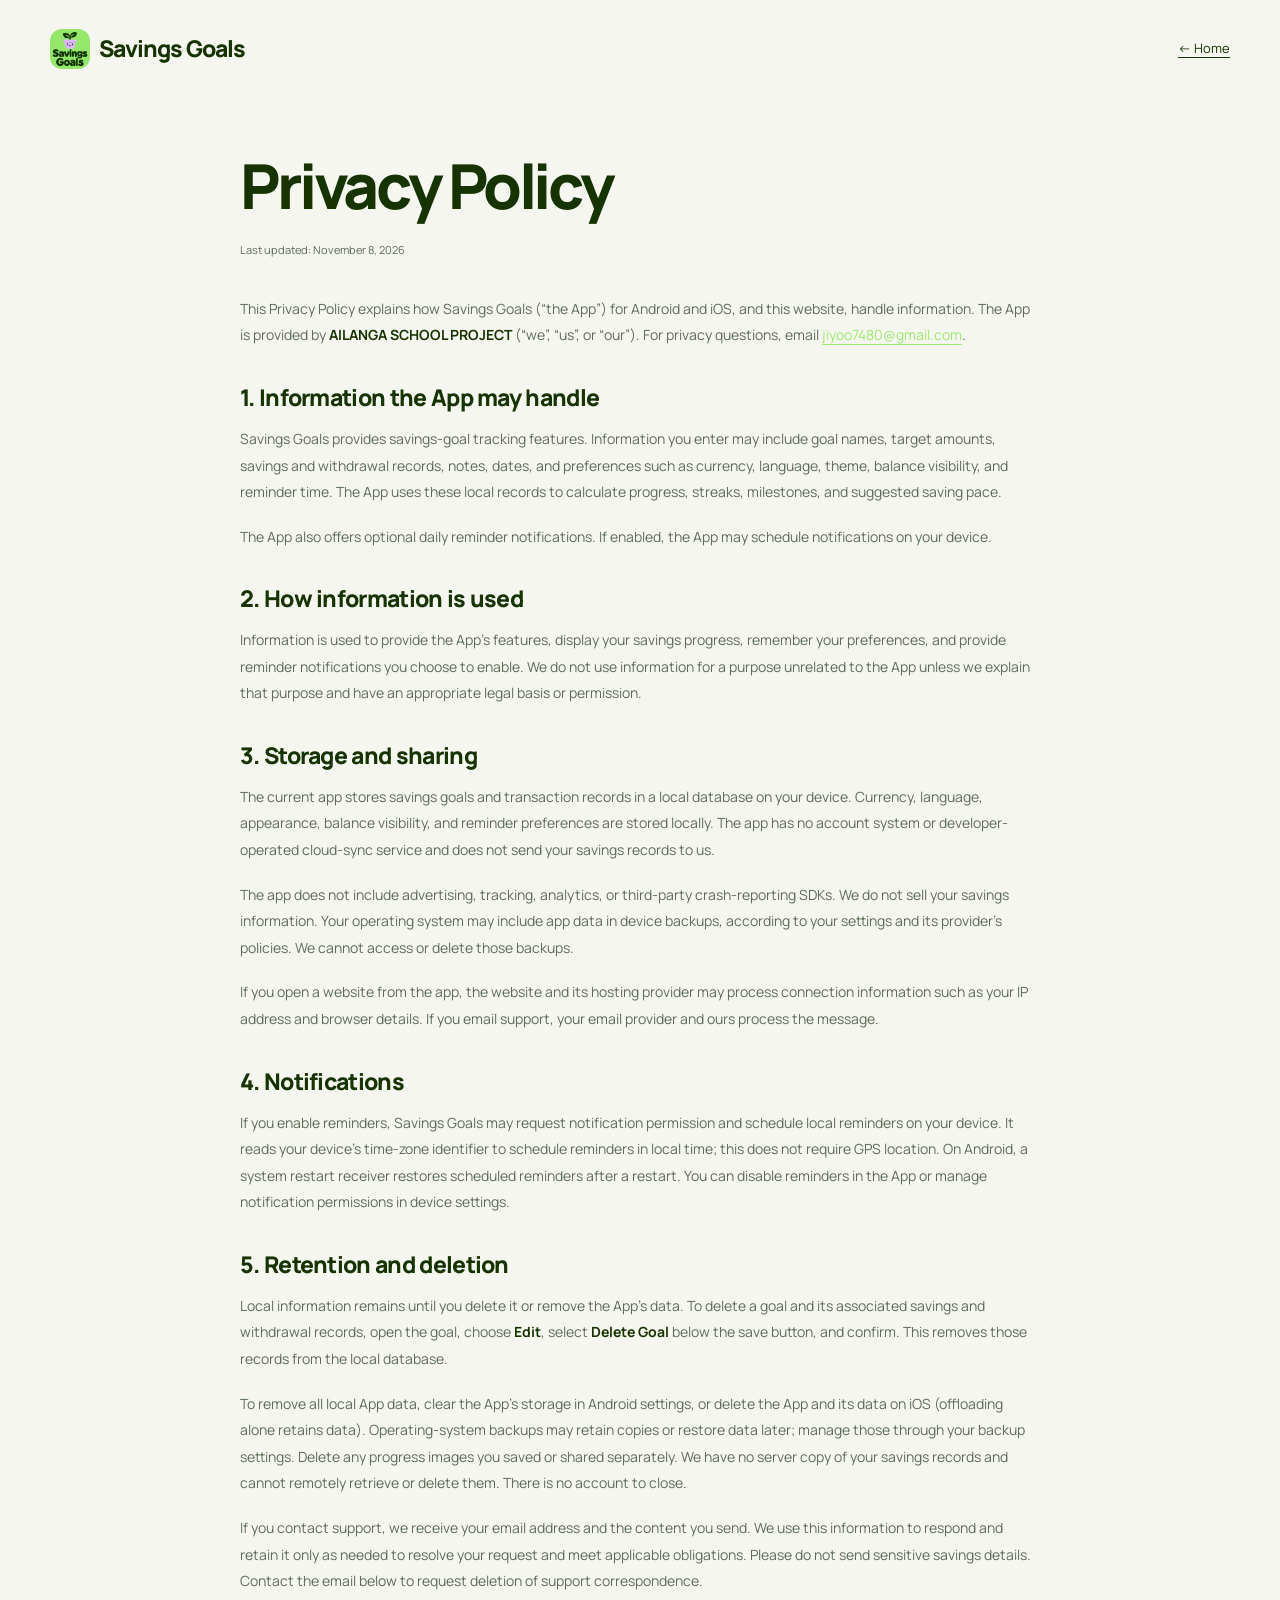
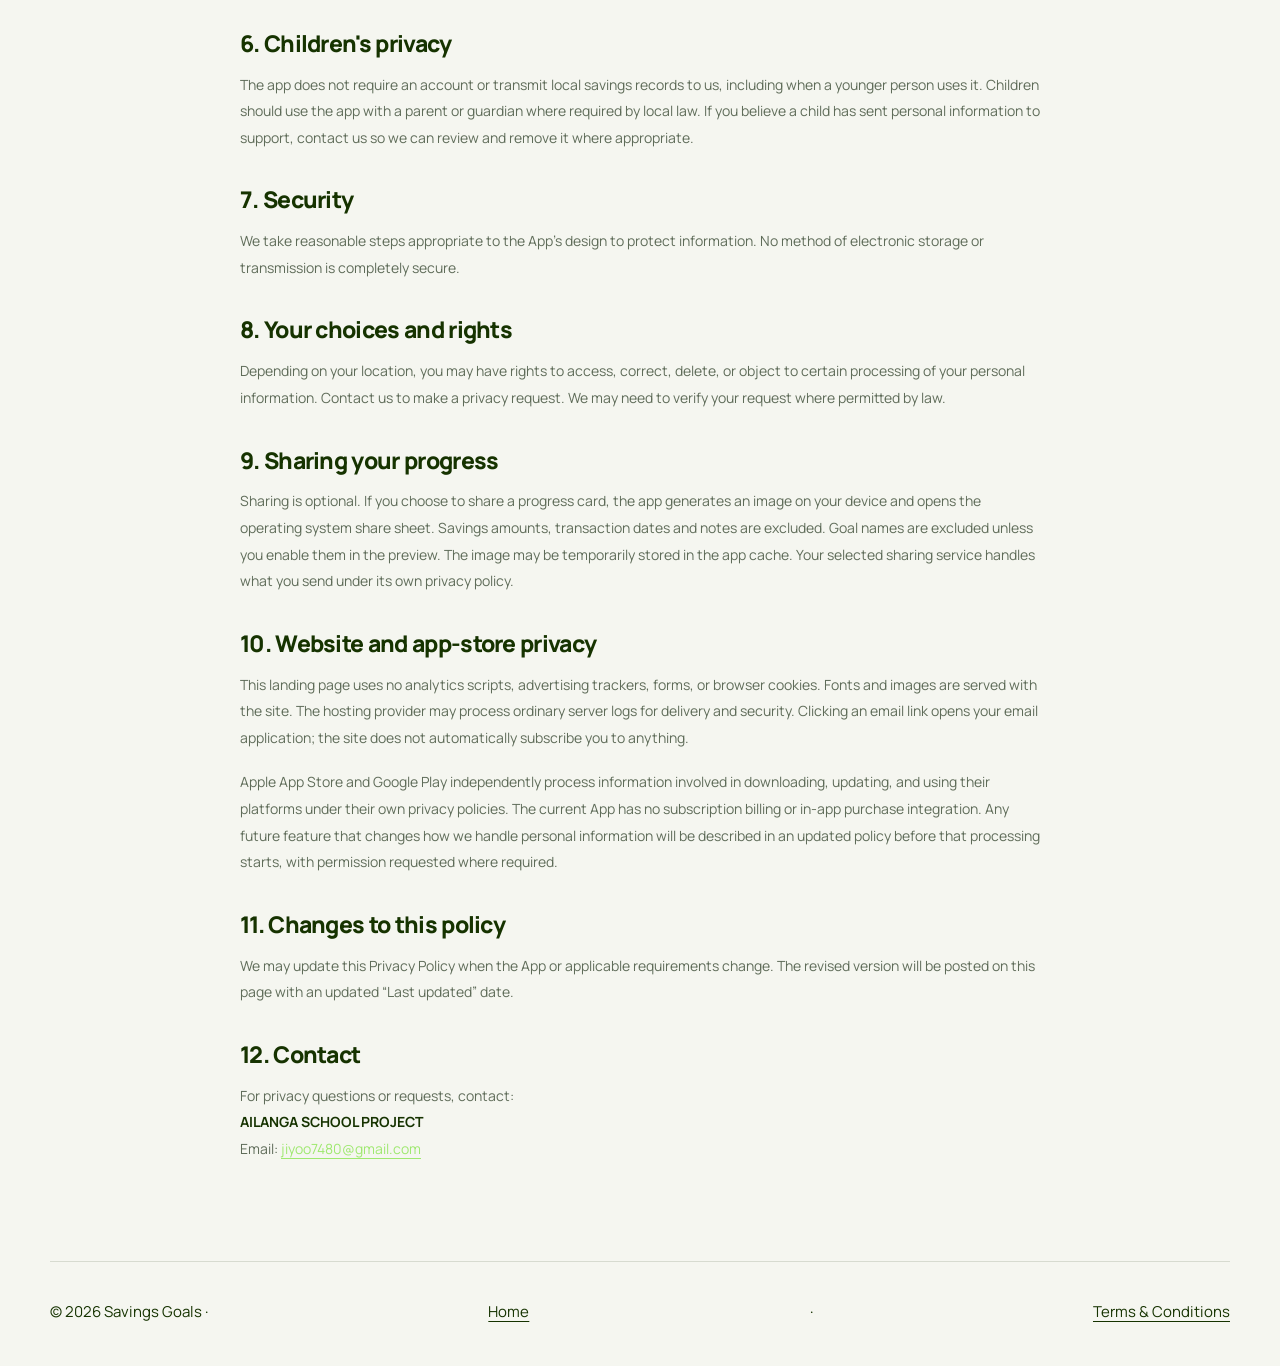
==== commit d6dfeab4: "Refine savings app redesign, sprout branding and website" ====
--- a/privacy-policy.html
+++ b/privacy-policy.html
@@ -7,8 +7,8 @@
   <meta name="description" content="Savings Goals Privacy Policy.">
   <title>Privacy Policy — Savings Goals</title>
   <link rel="stylesheet" href="styles.css">
-  <link rel="icon" href="assets/branding/favicon.png">
-  <meta name="theme-color" content="#9fe870">
+  <link rel="icon" href="assets/branding/save_goals_icon.png">
+  <meta name="theme-color" content="#f5f6f0">
 </head>
 <body>
 
@@ -19,12 +19,12 @@
 
 <main class="wrap legal-main">
   <h1>Privacy Policy</h1>
-  <p class="updated">Last updated: November 7, 2026</p>
+  <p class="updated">Last updated: November 8, 2026</p>
 
-  <p>This Privacy Policy explains how Savings Goals (“the App”) handles information when you use it. The App is provided as a nonprofit initiative of <strong>AILANGA SCHOOL PROJECT</strong> (“we”, “us”, or “our”).</p>
+  <p>This Privacy Policy explains how Savings Goals (“the App”) for Android and iOS, and this website, handle information. The App is provided by <strong>AILANGA SCHOOL PROJECT</strong> (“we”, “us”, or “our”). For privacy questions, email <a href="mailto:jiyoo7480@gmail.com">jiyoo7480@gmail.com</a>.</p>
 
   <h2>1. Information the App may handle</h2>
-  <p>Savings Goals provides savings-goal and contribution tracking features. Depending on the features you use, information entered into the App may include savings-goal names, target amounts, saved amounts, contribution records, dates, and preferences such as currency, language, and theme.</p>
+  <p>Savings Goals provides savings-goal tracking features. Information you enter may include goal names, target amounts, savings and withdrawal records, notes, dates, and preferences such as currency, language, theme, balance visibility, and reminder time. The App uses these local records to calculate progress, streaks, milestones, and suggested saving pace.</p>
   <p>The App also offers optional daily reminder notifications. If enabled, the App may schedule notifications on your device.</p>
 
   <h2>2. How information is used</h2>
@@ -36,10 +36,11 @@
   <p>If you open a website from the app, the website and its hosting provider may process connection information such as your IP address and browser details. If you email support, your email provider and ours process the message.</p>
 
   <h2>4. Notifications</h2>
-  <p>If you enable reminders, Savings Goals may request notification permission and schedule local reminders on your device. You can manage notification permissions in your device settings.</p>
+  <p>If you enable reminders, Savings Goals may request notification permission and schedule local reminders on your device. It reads your device's time-zone identifier to schedule reminders in local time; this does not require GPS location. On Android, a system restart receiver restores scheduled reminders after a restart. You can disable reminders in the App or manage notification permissions in device settings.</p>
 
   <h2>5. Retention and deletion</h2>
-  <p>Local information remains until you delete it or remove the app's data. You can edit goals and delete a goal with its associated transactions inside the app. You can clear app data through device settings where supported, or uninstall the app to remove its local container. Operating-system backups may retain copies or restore data later; manage those through your backup settings.</p>
+  <p>Local information remains until you delete it or remove the App's data. To delete a goal and its associated savings and withdrawal records, open the goal, choose <strong>Edit</strong>, select <strong>Delete Goal</strong> below the save button, and confirm. This removes those records from the local database.</p>
+  <p>To remove all local App data, clear the App's storage in Android settings, or delete the App and its data on iOS (offloading alone retains data). Operating-system backups may retain copies or restore data later; manage those through your backup settings. Delete any progress images you saved or shared separately. We have no server copy of your savings records and cannot remotely retrieve or delete them. There is no account to close.</p>
   <p>If you contact support, we receive your email address and the content you send. We use this information to respond and retain it only as needed to resolve your request and meet applicable obligations. Please do not send sensitive savings details. Contact the email below to request deletion of support correspondence.</p>
 
   <h2>6. Children's privacy</h2>
@@ -51,16 +52,18 @@
   <h2>8. Your choices and rights</h2>
   <p>Depending on your location, you may have rights to access, correct, delete, or object to certain processing of your personal information. Contact us to make a privacy request. We may need to verify your request where permitted by law.</p>
 
-  <h2>Sharing your progress</h2>
+  <h2>9. Sharing your progress</h2>
   <p>Sharing is optional. If you choose to share a progress card, the app generates an image on your device and opens the operating system share sheet. Savings amounts, transaction dates and notes are excluded. Goal names are excluded unless you enable them in the preview. The image may be temporarily stored in the app cache. Your selected sharing service handles what you send under its own privacy policy.</p>
 
-  <h2>Website privacy</h2>
+  <h2>10. Website and app-store privacy</h2>
   <p>This landing page uses no analytics scripts, advertising trackers, forms, or browser cookies. Fonts and images are served with the site. The hosting provider may process ordinary server logs for delivery and security. Clicking an email link opens your email application; the site does not automatically subscribe you to anything.</p>
 
-  <h2>9. Changes to this policy</h2>
+  <p>Apple App Store and Google Play independently process information involved in downloading, updating, and using their platforms under their own privacy policies. The current App has no subscription billing or in-app purchase integration. Any future feature that changes how we handle personal information will be described in an updated policy before that processing starts, with permission requested where required.</p>
+
+  <h2>11. Changes to this policy</h2>
   <p>We may update this Privacy Policy when the App or applicable requirements change. The revised version will be posted on this page with an updated “Last updated” date.</p>
 
-  <h2>10. Contact</h2>
+  <h2>12. Contact</h2>
   <p>
     For privacy questions or requests, contact:<br>
     <strong>AILANGA SCHOOL PROJECT</strong><br>
--- a/styles.css
+++ b/styles.css
@@ -1,38 +1,20 @@
-:root{--green:#9fe870;--ink:#163300;--paper:#f5f7f2;--muted:#53634a;--line:#cbd5c2;color-scheme:light}*{box-sizing:border-box}html{scroll-behavior:smooth;scroll-padding-top:25px}body{margin:0;background:var(--paper);color:var(--ink);font:16px/1.6 Arial,Helvetica,sans-serif;-webkit-font-smoothing:antialiased}a{color:inherit;text-underline-offset:4px}a:focus-visible,summary:focus-visible{outline:3px solid var(--ink);outline-offset:5px}img{display:block;max-width:100%}.wrap{width:min(1160px,calc(100% - 64px));margin-inline:auto}.skip{position:absolute;top:-100px;left:20px;background:var(--green);padding:12px;z-index:5}.skip:focus{top:10px}.site-header{display:flex;align-items:center;justify-content:space-between;gap:20px;padding-block:28px}.brand{display:flex;align-items:center;gap:12px;text-decoration:none;font-size:23px;font-weight:800;letter-spacing:-1px;line-height:1.2}.brand img{border-radius:12px}.brand small{display:block;font-size:8px;letter-spacing:1px;margin-top:6px}.site-header nav{display:flex;align-items:center;gap:30px;font-size:13px;font-weight:600}.site-header nav a{text-decoration:none}.pill{padding:10px 20px;border:1px solid var(--ink);border-radius:99px}.hero{display:grid;grid-template-columns:1.05fr 1fr;gap:65px;align-items:center;padding-block:58px 76px}.eyebrow{font-size:10px;letter-spacing:1.6px;font-weight:700;margin:0 0 27px}h1,h2,h3,p{margin-top:0}h1{font-size:clamp(64px,6.9vw,92px);line-height:.96;letter-spacing:-6px;font-weight:900;margin-bottom:28px}h1>span{position:relative;display:inline-block;z-index:0}h1>span:after{content:'';position:absolute;inset:48% -9px -3px;background:var(--green);z-index:-1;transform:rotate(-2deg)}.intro{max-width:355px;color:var(--muted);font-size:17px;margin-bottom:29px}.button{display:inline-flex;align-items:center;justify-content:space-between;gap:35px;min-height:54px;padding:14px 25px;border-radius:99px;background:var(--green);font-size:14px;font-weight:700;text-decoration:none}.button:hover{background:#8cda5d}.button>span{font-size:23px;line-height:1}.note{font-size:11px;color:var(--muted);margin:15px 0 0}.product-figure{margin:0;padding:25px 40px 15px;background:#e6eddf;border-radius:8px}.product-figure>.eyebrow{font-size:9px;margin-bottom:20px;letter-spacing:1px}.app-preview{padding:26px 23px 0;background:white;border-radius:28px;box-shadow:0 12px 30px #1633000d;border:1px solid #d4ddcc}.preview-header{display:flex;align-items:center;justify-content:space-between;gap:10px}.preview-header strong{font-size:20px;letter-spacing:-.8px;line-height:1.2}.preview-header small{display:block;font-size:7px;letter-spacing:1.5px;margin-top:5px;font-weight:600}.free-tag{background:var(--paper);padding:5px 10px;border-radius:99px;font-size:9px;font-weight:700}.greeting{font-size:12px;margin:27px 0 12px;color:var(--muted)}.balance{background:var(--green);padding:22px;border-radius:16px}.balance>span{font-size:11px}.balance strong{display:block;font-size:33px;line-height:1.5;letter-spacing:-1.5px;font-weight:800}.balance strong>span{font-size:23px}.balance p{display:flex;justify-content:space-between;align-items:center;font-size:9px;margin:8px 0 0}.balance p>span{font-size:21px}.goal-heading{display:flex;justify-content:space-between;align-items:center;margin:24px 0 0}.goal-heading h2{font-size:17px;letter-spacing:-.5px;margin:0}.goal-heading>span{font-size:10px;color:var(--muted)}.sample-goal{padding:18px 0;border-bottom:1px solid #dfe7d7}.goal-top{display:flex;gap:10px;align-items:center}.symbol{width:36px;height:36px;display:grid;place-items:center;border-radius:11px;background:#fff1ca;font-size:22px;flex-shrink:0}.book{background:#e3ece0}.goal-top h3{font-size:12px;margin:0;letter-spacing:-.2px}.goal-top p{font-size:9px;color:var(--muted);margin:2px 0 0}.goal-top>strong{font-size:12px;margin-left:auto}.progress{height:5px;background:#e8eee2;border-radius:99px;margin-top:14px;overflow:hidden}.progress span{display:block;height:100%;background:var(--ink);border-radius:99px}.amounts{display:flex;justify-content:space-between;font-size:9px;margin-top:8px;color:var(--muted)}.preview-nav{display:flex;justify-content:space-between;font-size:9px;padding-block:17px 19px;color:var(--muted)}.preview-nav>span:first-child{color:var(--ink);font-weight:700}figcaption{text-align:center;font-size:9px;color:var(--muted);margin-top:14px}.promise-strip{background:var(--ink);color:var(--green);font-size:13px;font-weight:600}.promise-strip>.wrap{display:flex;justify-content:space-between;gap:15px;padding-block:23px}.section{padding-block:95px}h2{font-size:clamp(34px,4.2vw,52px);letter-spacing:-2.5px;line-height:1.07;font-weight:800;margin-bottom:25px}.section-intro{max-width:400px;color:var(--muted);font-size:15px}.steps{list-style:none;margin:50px 0 0;padding:0;display:grid;grid-template-columns:repeat(3,1fr);gap:40px}.steps li{border-top:1px solid #b6c2ad;padding-top:22px}.steps li>span{font-size:12px;font-weight:700}.steps h3{font-size:20px;letter-spacing:-.6px;margin:28px 0 12px}.steps p{font-size:14px;color:var(--muted);margin:0}.purpose{background:var(--green);padding-block:76px}.two-columns{display:grid;grid-template-columns:1fr 1fr;gap:95px;align-items:start}.purpose .two-columns{align-items:center}.purpose h2{font-size:clamp(40px,5vw,64px);letter-spacing:-3px;margin:0}.purpose-copy>p{font-size:17px;line-height:1.7}.purpose-foot{border-top:1px solid #16330044;padding-top:24px;margin-top:32px;font-size:29px;letter-spacing:-1px;font-weight:800}.purpose-foot small{display:block;font-size:12px;letter-spacing:0;font-weight:400;margin-top:6px}details{border-bottom:1px solid var(--line);padding:20px 0}details:first-child{padding-top:0}summary{list-style:none;cursor:pointer;display:flex;justify-content:space-between;gap:16px;font-weight:700;font-size:15px}summary::-webkit-details-marker{display:none}summary:after{content:'+';font-size:22px;line-height:1}details[open] summary:after{content:'−'}details p{font-size:14px;color:var(--muted);margin:16px 28px 0 0}.availability{border-top:1px solid var(--line);padding-block:58px 66px;display:flex;justify-content:space-between;gap:40px;align-items:center}.availability h2{font-size:42px}.availability p:last-child{font-size:14px;color:var(--muted);margin:0}.availability-action{display:flex;flex-direction:column;gap:17px;align-items:flex-start}.availability-action .eyebrow{margin:0}.availability-action>small{font-size:11px;color:var(--muted)}.secondary{background:var(--ink);color:white;min-width:205px}.secondary:hover{background:#2f5711}.site-footer{border-top:1px solid var(--line);padding-block:38px 35px;display:flex;justify-content:space-between;gap:30px;align-items:flex-start}.footer-brand{font-size:28px;font-weight:800;text-decoration:none;letter-spacing:-1.4px}.site-footer p,.site-footer small{font-size:11px;color:var(--muted);margin:8px 0}.site-footer nav{display:flex;flex-direction:column;gap:7px;font-size:12px}.legal-main{max-width:820px;padding-block:65px 80px}.legal-main h1{font-size:clamp(38px,6vw,62px);letter-spacing:-3px;line-height:1.1;margin-bottom:18px}.legal-main h2{font-size:21px;letter-spacing:-.5px;line-height:1.3;margin:35px 0 12px}.legal-main p,.legal-main li{font-size:15px;color:var(--muted)}.legal-main strong{color:var(--ink)}.updated{font-size:12px!important;margin-bottom:35px}.legal-notice{padding:22px 26px;background:#e6eddf;border-left:4px solid var(--ink);border-radius:0 12px 12px 0;margin:30px 0}.legal-notice p{margin:0}
-@media(max-width:900px){.hero{gap:30px}.product-figure{padding-inline:20px}h1{font-size:70px;letter-spacing:-4px}.two-columns{gap:40px}.steps{gap:24px}.site-header nav{gap:18px}.promise-strip{font-size:11px}}
-@media(max-width:680px){.wrap{width:calc(100% - 40px)}.site-header{padding-block:20px}.brand{font-size:21px}.brand img{width:43px;height:43px}.brand small{font-size:6px;letter-spacing:.8px}.site-header nav>a:not(.pill){display:none}.pill{padding:9px 13px;font-size:11px}.hero{grid-template-columns:1fr;padding-block:40px 45px;gap:40px}h1{font-size:clamp(62px,15vw,88px);letter-spacing:-4px}.eyebrow{font-size:9px;letter-spacing:1.1px}.intro{font-size:16px}.product-figure{padding:22px 25px 15px;max-width:430px;width:100%;justify-self:center}.promise-strip>.wrap{flex-wrap:wrap;justify-content:center;gap:10px 20px;padding-block:20px}.section{padding-block:60px}.steps{grid-template-columns:1fr;gap:28px;margin-top:34px}.steps li{display:grid;grid-template-columns:32px 1fr;column-gap:10px}.steps h3{margin:0 0 10px;font-size:19px}.steps p{grid-column:2}.purpose{padding-block:50px}.two-columns{grid-template-columns:1fr;gap:28px}.purpose h2{font-size:49px}.purpose-copy>p{font-size:16px}.questions{gap:20px}h2{font-size:39px}.availability{flex-direction:column;align-items:flex-start;padding-block:45px;gap:25px}.availability h2{font-size:38px}.site-footer{flex-wrap:wrap}.site-footer>p{width:100%}.legal-main{padding-block:40px 50px}.legal-main h1{font-size:43px;letter-spacing:-2px}}
-@media(prefers-reduced-motion:reduce){html{scroll-behavior:auto}}
+@font-face{font-family:Manrope;src:url('assets/fonts/manrope.ttf') format('truetype');font-weight:200 800;font-display:swap}
+:root{--green:#9fe870;--ink:#163300;--paper:#f5f6f0;--panel:#ffffff;--muted:#5f6c59;--line:#16330022;--forest:#163300;--lilac:#dcccf5;--peach:#f3bea5;color-scheme:light}*{box-sizing:border-box}html{scroll-behavior:smooth;scroll-padding-top:100px}body{margin:0;background:var(--paper);color:var(--ink);font:15px/1.65 Manrope,Arial,sans-serif;-webkit-font-smoothing:antialiased}a{color:inherit;text-underline-offset:4px}button{font:inherit}img{display:block;max-width:100%;height:auto}svg{width:24px;height:24px;fill:none;stroke:currentColor;stroke-width:1.7;stroke-linecap:round;stroke-linejoin:round}a:focus-visible,button:focus-visible,summary:focus-visible{outline:3px solid var(--green);outline-offset:6px}h1,h2,h3,p,figure{margin:0}h1,h2,h3{font-weight:800}h1,h2{letter-spacing:-.055em;line-height:1.08}h3{letter-spacing:-.035em;line-height:1.3}p{color:var(--muted)}.wrap{width:min(1180px,calc(100% - 64px));margin-inline:auto;min-width:0}.skip{position:fixed;top:-100px;left:20px;z-index:10;background:var(--green);color:var(--forest);padding:10px 18px;border-radius:12px}.skip:focus{top:12px}.site-header{display:flex;justify-content:space-between;align-items:center;gap:24px;padding-block:29px}.brand{display:inline-flex;align-items:center;gap:9px;font-size:23px;font-weight:800;line-height:1.2;letter-spacing:-1px;text-decoration:none;white-space:nowrap}.brand-dot{width:7px;height:7px;background:var(--green);border-radius:50%;align-self:flex-end;margin-bottom:3px}.site-header nav{display:flex;align-items:center;gap:30px}.site-header nav a{font-size:12px;font-weight:600;text-decoration:none;color:var(--muted)}.site-header nav a:hover{color:var(--ink)}.site-header .nav-cta{display:inline-flex;gap:22px;align-items:center;background:var(--green);color:var(--forest);border-radius:99px;padding:12px 20px;font-weight:800}.site-header .nav-cta:hover{color:var(--forest);background:#b6f18e}.hero{display:grid;grid-template-columns:minmax(0,1.03fr) minmax(0,1fr);align-items:center;gap:24px;padding-block:70px 84px}.hero-copy{padding-bottom:24px;position:relative;z-index:2}.eyebrow{display:flex;align-items:center;gap:9px;color:var(--muted);font-size:10px;font-weight:700;letter-spacing:1.8px;margin-bottom:24px}.status-dot{width:6px;height:6px;background:var(--green);border-radius:50%;box-shadow:0 0 0 4px #9fe87010;flex-shrink:0}h1{font-size:clamp(52px,5.8vw,78px);margin-bottom:26px}h1 span,.lime-text{color:var(--forest);box-shadow:inset 0 -.32em 0 var(--green)}.hero-intro{max-width:430px;font-size:16px;line-height:1.8}.hero-actions{display:flex;align-items:center;gap:25px;margin-top:32px;flex-wrap:wrap}.store-badge{display:inline-block;width:168px;height:auto;border:0;border-radius:9px;background:#000;padding:0;vertical-align:middle;flex-shrink:0;opacity:1}.store-badge:disabled{opacity:1;cursor:default}.store-badge img{width:100%;height:auto}.text-link{font-size:12px;text-decoration:none;display:inline-flex;gap:15px;align-items:center}.text-link:hover{color:var(--green)}.text-link span{font-size:19px}.hero-note{display:flex;gap:9px;align-items:center;color:var(--muted);font-size:11px;margin-top:23px}.hero-note>span{color:var(--green);font-size:15px}.hero-product{height:650px;position:relative;min-width:0}.phone{position:absolute;width:270px;padding:6px;background:#dce4d5;border:1px solid #b8c6ae;border-radius:32px;overflow:hidden;box-shadow:0 26px 60px #1633001a}.phone img{width:100%;border-radius:26px}.phone-front{top:12px;left:0;z-index:1}.phone-back{width:235px;right:0;top:82px;opacity:.9}.hero-product figcaption{position:absolute;left:0;right:0;bottom:0;text-align:center;font-size:9px;color:var(--muted)}.promise-strip{border-top:1px solid var(--line);border-bottom:1px solid var(--line)}.promises{display:grid;grid-template-columns:repeat(3,minmax(0,1fr));padding-block:24px;gap:25px}.promises p{display:flex;align-items:center;justify-content:center;gap:13px;font-size:12px;color:var(--ink)}.promises p:not(:last-child){border-right:1px solid var(--line)}.promises p>span{display:grid;place-items:center;width:27px;height:27px;background:#9fe8700c;border:1px solid #9fe87033;border-radius:50%;color:var(--green);font-size:16px;flex-shrink:0}.section{padding-block:106px}.section-heading{display:flex;justify-content:space-between;align-items:flex-end;gap:60px;margin-bottom:48px}.section-heading>div{min-width:0}.section-heading .eyebrow{margin-bottom:18px}h2{font-size:clamp(36px,4.2vw,55px)}.section-description{max-width:320px;font-size:14px;line-height:1.8}.feature-layout{display:grid;grid-template-columns:minmax(0,1fr) minmax(0,1fr);gap:90px;align-items:center}.plan-showcase{border-radius:28px;background:var(--panel);border:1px solid var(--line);overflow:hidden;max-height:650px;padding:25px 30px 0}.showcase-label{display:flex;gap:14px;align-items:center}.showcase-label strong{display:block;font-size:14px;letter-spacing:-.3px}.showcase-label span:not(.category-icon){display:block;font-size:11px;color:var(--muted);margin-top:3px}.category-icon{display:grid;place-items:center;flex:0 0 43px;height:43px;border-radius:13px;color:var(--forest)}.lilac{background:var(--lilac)}.peach{background:var(--peach)}.lime-bg{background:var(--green)}.single-phone{margin:28px auto 0;width:270px;border:5px solid #c1ceb6;border-bottom:0;border-radius:29px 29px 0 0;overflow:hidden}.single-phone img{width:100%}.feature-row{display:flex;gap:20px;padding-block:28px;border-bottom:1px solid var(--line)}.feature-row:first-child{padding-top:0}.feature-row>span{font-size:11px;color:var(--green);font-weight:700;padding-top:4px;flex-shrink:0}.feature-row h3{font-size:23px;margin-bottom:12px}.feature-row p{font-size:14px;line-height:1.8}.quiet-note{margin-top:30px;display:flex;gap:14px;align-items:center;padding:18px 20px;background:#9fe87009;border:1px solid #9fe8701b;border-radius:18px}.quiet-note svg{color:var(--green);flex-shrink:0}.quiet-note p{color:var(--ink);font-size:12px;font-weight:600}.quiet-note p span{font-weight:400;color:var(--muted);font-size:11px}.screens-section{padding-block:90px;background:#eaf0e3;border-top:1px solid var(--line);border-bottom:1px solid var(--line)}.screen-gallery{display:grid;grid-template-columns:repeat(4,minmax(0,1fr));gap:22px}.screen-card{min-width:0}.screen-image{display:block;padding:5px;background:#d5dfcd;border:1px solid #16330020;border-radius:27px;overflow:hidden;transition:transform .2s,border-color .2s}.screen-image:hover{transform:translateY(-5px);border-color:#9fe87080}.screen-image img{width:100%;border-radius:21px}.screen-card figcaption{display:flex;align-items:flex-start;gap:10px;margin-top:22px}.screen-card figcaption>span{font-size:10px;color:var(--green);padding-top:4px}.screen-card h3{font-size:16px;margin-bottom:8px}.screen-card p{font-size:12px;line-height:1.7}.screenshot-note{font-size:10px;text-align:center;margin-top:34px;color:var(--muted)}.comforts{display:grid;grid-template-columns:repeat(3,minmax(0,1fr));gap:48px;border-bottom:1px solid var(--line)}.comfort-icon{display:grid;place-items:center;width:46px;height:46px;color:var(--forest);border-radius:14px;margin-bottom:23px}.comforts h3{font-size:22px;margin-bottom:14px}.comforts p{font-size:13px;line-height:1.85}.faq-layout{display:grid;grid-template-columns:minmax(0,.8fr) minmax(0,1.2fr);gap:90px}.faq-layout h2{margin-bottom:22px}.faq-layout .eyebrow{margin-bottom:18px}details{border-bottom:1px solid var(--line);padding-block:22px}details:first-child{padding-top:0}summary{list-style:none;cursor:pointer;display:flex;align-items:center;justify-content:space-between;gap:24px;font-size:14px;font-weight:700;line-height:1.5}summary::-webkit-details-marker{display:none}summary:after{content:'+';font-size:24px;line-height:1;color:var(--green);font-weight:400;flex-shrink:0}details[open] summary:after{content:'−'}details p{font-size:13px;line-height:1.8;margin-top:16px;padding-right:24px}details a{color:var(--green)}.download-section{padding-bottom:90px}.download-card{display:flex;flex-direction:column;align-items:center;text-align:center;border:1px solid #9fe87026;background:var(--panel);border-radius:32px;padding:58px 28px}.download-icon{width:83px;height:83px;border-radius:21px;margin-bottom:27px}.download-card .eyebrow{font-size:9px;color:var(--green);margin-bottom:17px}.download-card h2{max-width:620px;margin-bottom:18px}.download-card>p:not(.eyebrow){font-size:14px}.download-card .store-badge{margin-top:27px}.download-free{font-size:10px;color:var(--muted);margin-top:17px}.site-footer{display:flex;justify-content:space-between;align-items:flex-start;gap:40px;border-top:1px solid var(--line);padding-block:38px 42px}.site-footer .brand{font-size:21px}.site-footer p{font-size:11px;margin:13px 0 8px}.site-footer strong{font-weight:500}.site-footer small{color:var(--muted);font-size:10px}.site-footer nav{display:flex;gap:25px;flex-wrap:wrap;padding-top:4px}.site-footer nav a{color:var(--muted);font-size:11px;text-decoration:none}.site-footer nav a:hover{color:var(--green)}
+.legal-header .brand img{border-radius:12px;width:40px;height:40px}.legal-header>a:last-child{font-size:13px}.legal-main{max-width:800px;padding-block:55px 80px}.legal-main h1{font-size:clamp(38px,6vw,62px);margin-bottom:20px}.legal-main h2{font-size:23px;letter-spacing:-.03em;margin:34px 0 13px;line-height:1.3}.legal-main p,.legal-main li{font-size:14px;color:var(--muted);margin-bottom:18px;line-height:1.9;overflow-wrap:anywhere}.legal-main strong{color:var(--ink)}.legal-main a{color:var(--green)}.legal-main .updated{font-size:11px;margin-bottom:35px}.legal-notice{padding:22px;background:var(--panel);border-left:3px solid var(--green);border-radius:0 12px 12px 0;margin:28px 0}.legal-notice p{margin:0}
+@media(min-width:1450px){.hero{gap:50px}.hero-product{height:675px}.phone-front{width:285px}.phone-back{width:245px}}
+@media(max-width:1050px){.hero{gap:22px;padding-block:50px 60px}.hero-product{height:610px}.phone-front{width:245px}.phone-back{width:210px;top:100px}.hero h1{font-size:clamp(48px,6.4vw,65px)}.hero-intro{font-size:14px}.feature-layout{gap:50px}.section-heading{gap:35px}.screen-gallery{gap:16px}.screen-image{border-radius:22px;padding:4px}.screen-image img{border-radius:17px}.screen-card h3{font-size:14px}.feature-row h3{font-size:21px}.faq-layout{gap:45px}.comforts{gap:30px}.site-footer nav{gap:20px}}
+@media(max-width:800px){.wrap{width:calc(100% - 40px)}.site-header{padding-block:23px;gap:15px}.site-header nav{gap:18px}.site-header nav>a:not(.nav-cta){display:none}.brand{font-size:21px}.hero{grid-template-columns:minmax(0,1fr);gap:36px;padding-block:44px 50px}.hero-copy{padding:0;max-width:600px}.hero h1{font-size:clamp(48px,8.8vw,72px)}.hero-intro{max-width:470px;font-size:15px}.hero-product{width:min(100%,530px);height:650px;margin-inline:auto}.phone-front{width:280px;left:15px}.phone-back{width:235px;right:15px;top:100px}.hero-product figcaption{bottom:0}.promises{gap:14px}.promises p{font-size:10px;gap:8px}.section{padding-block:75px}.section-heading{align-items:flex-start}.feature-layout{gap:36px}.plan-showcase{padding:20px 20px 0}.showcase-label strong{font-size:12px}.showcase-label span:not(.category-icon){font-size:10px}.single-phone{max-width:100%}.feature-row{gap:12px;padding-block:22px}.feature-row h3{font-size:19px}.feature-row p{font-size:12px}.quiet-note{padding:15px}.screen-gallery{grid-template-columns:repeat(2,minmax(0,1fr));gap:35px 25px}.screen-image{max-width:290px;margin-inline:auto}.screen-card figcaption{max-width:290px;margin-inline:auto;margin-top:18px}.screen-card h3{font-size:17px}.comforts{gap:24px}.comforts h3{font-size:19px}.comforts p{font-size:12px}.faq-layout{grid-template-columns:1fr;gap:35px}.faq-layout .section-description{max-width:none}.site-footer{flex-direction:column;gap:25px}.site-footer nav{gap:22px}}
+@media(max-width:560px){html{scroll-padding-top:24px}.wrap{width:calc(100% - 36px)}.site-header .nav-cta{gap:12px;padding:10px 15px;font-size:11px}.brand{font-size:20px;gap:6px}.brand-dot{width:6px;height:6px}.hero{padding-top:34px;gap:40px}.eyebrow{font-size:8px;letter-spacing:1.2px;margin-bottom:20px}.hero h1{font-size:clamp(43px,10.8vw,60px);letter-spacing:-.055em;margin-bottom:23px}.hero-intro{font-size:14px}.hero-actions{gap:20px;margin-top:26px}.store-badge{width:155px}.text-link{font-size:11px;gap:8px}.hero-note{font-size:10px;margin-top:21px;align-items:flex-start}.hero-product{height:615px;max-width:400px}.phone-front{width:255px;left:0;top:0}.phone-back{width:215px;right:0;top:77px;opacity:.8}.phone{padding:5px;border-radius:29px}.phone img{border-radius:23px}.hero-product figcaption{font-size:8px}.promises{grid-template-columns:1fr;padding-block:12px;gap:0}.promises p{justify-content:flex-start;font-size:12px;padding:13px 0}.promises p:not(:last-child){border-right:0;border-bottom:1px solid var(--line)}.promises p>span{width:25px;height:25px}.section{padding-block:63px}.section-heading{flex-direction:column;gap:23px;margin-bottom:30px}h2{font-size:clamp(34px,8.5vw,45px)}.section-description{font-size:13px;max-width:350px}.feature-layout{grid-template-columns:1fr;gap:35px}.plan-showcase{padding:22px 22px 0;max-height:580px}.showcase-label strong{font-size:14px}.showcase-label span:not(.category-icon){font-size:11px}.single-phone{width:258px}.feature-row{gap:16px;padding-block:24px}.feature-row h3{font-size:21px}.feature-row p{font-size:13px}.quiet-note{margin-top:24px}.screens-section{padding-block:60px}.screen-gallery{gap:28px 14px}.screen-image{padding:3px;border-radius:17px}.screen-image img{border-radius:13px}.screen-card figcaption{gap:6px;margin-top:15px}.screen-card figcaption>span{font-size:8px;padding-top:3px}.screen-card h3{font-size:13px;line-height:1.45;letter-spacing:-.02em}.screen-card p{font-size:11px;line-height:1.7}.screenshot-note{font-size:9px;line-height:1.8;margin-top:27px}.comforts{grid-template-columns:1fr;gap:35px}.comforts article{padding-left:65px;position:relative}.comfort-icon{position:absolute;top:0;left:0;width:43px;height:43px}.comforts h3{font-size:21px;margin-bottom:10px}.comforts p{font-size:13px}.faq-layout{gap:32px}summary{font-size:13px;gap:16px}details p{font-size:12px;padding-right:10px}.download-section{padding-bottom:60px}.download-card{padding:40px 20px;border-radius:26px}.download-icon{width:73px;height:73px;border-radius:19px}.download-card h2{font-size:38px;line-height:1.15;letter-spacing:-.05em}.download-card>p:not(.eyebrow){font-size:12px}.site-footer{padding-block:30px}.site-footer nav{gap:13px 20px}.site-footer nav a{font-size:10px}.site-footer p{font-size:10px}.legal-main{padding-block:35px 55px}.legal-main h1{font-size:39px}.legal-main h2{font-size:20px}.legal-main p,.legal-main li{font-size:13px}}
+@media(max-width:360px){.site-header .nav-cta{padding:9px 12px}.brand{font-size:18px}.hero h1{font-size:41px}.hero-actions{gap:15px}.text-link{font-size:10px}.hero-product{height:580px}.phone-front{width:235px}.phone-back{width:198px;top:100px}.download-card h2{font-size:33px}.showcase-label{gap:10px}.showcase-label strong{font-size:12px}}
+@media(prefers-reduced-motion:reduce){html{scroll-behavior:auto}.screen-image{transition:none}.screen-image:hover{transform:none}}
 
-/* Hero store badges and a capture of the actual Flutter home screen. */
-.store-buttons{display:flex;flex-wrap:wrap;align-items:center;gap:14px;margin-top:6px}
-.store-badge{display:flex;align-items:center;justify-content:center;width:176px;height:54px;border-radius:9px;text-decoration:none}
-.store-badge img{width:176px;height:auto;max-width:none}
-.store-badge.google-play img{width:202px;height:auto}
-.store-badge:hover{opacity:.86}
-.store-status{font-size:11px;color:var(--muted);margin:12px 0 0}
-.home-preview{display:flex;flex-direction:column;align-items:center;padding:0;background:transparent;border-radius:0}
-.home-preview>.eyebrow{align-self:flex-start}
-.phone-frame{width:min(100%,290px);border:7px solid var(--ink);border-radius:32px;overflow:hidden;background:var(--paper);box-shadow:0 18px 35px #16330014}
-.home-screen{width:100%;height:auto;display:block}
-.promise-strip>.wrap.promise-grid{display:grid;grid-template-columns:repeat(3,minmax(0,1fr));gap:0;padding-block:33px}
-.promise-item{display:flex;align-items:center;gap:15px;padding-inline:27px;border-right:1px solid #9fe87040}
-.promise-item:first-child{padding-left:0}.promise-item:last-child{border:0;padding-right:0}
-.promise-icon{display:grid;place-items:center;flex:0 0 43px;height:43px;background:var(--green);color:var(--ink);border-radius:50%}
-.promise-icon svg{width:23px;height:23px}
-.promise-item h2{font-size:18px;line-height:1.25;letter-spacing:-.5px;color:var(--green);margin:0 0 6px}
-.promise-item p{font-size:12px;line-height:1.5;font-weight:400;color:#dce9d3;margin:0}
-@media(max-width:1000px){.promise-item{gap:11px;padding-inline:18px}.promise-item h2{font-size:16px}.promise-icon{flex-basis:36px;height:36px}.promise-item p{font-size:11px}}
-@media(min-width:681px) and (max-width:850px){.hero{grid-template-columns:1fr 1fr;gap:25px}h1{font-size:60px}.store-buttons{gap:13px}.store-badge{width:150px;height:46px}.store-badge img{width:150px}.store-badge.google-play img{width:172px}.phone-frame{border-width:6px;border-radius:25px}}
-@media(max-width:680px){.home-preview{max-width:430px;padding:0}.promise-strip>.wrap.promise-grid{grid-template-columns:1fr;padding-block:12px}.promise-item,.promise-item:first-child,.promise-item:last-child{padding:22px 0;border:0;border-bottom:1px solid #9fe87033;gap:17px}.promise-item:last-child{border-bottom:0}.promise-icon{flex-basis:43px;height:43px}.promise-item h2{font-size:19px}.promise-item p{font-size:13px}.store-buttons{gap:13px}.store-badge{width:160px;height:49px}.store-badge img{width:160px}.store-badge.google-play img{width:184px}}
+/* Light appearance: app accent colors with readable forest text. */
+.feature-row>span,.screen-card figcaption>span,.quiet-note svg,.download-card .eyebrow,details a,.promises p>span,summary:after{color:#2f671d}
+.screen-image{box-shadow:0 10px 24px #1633000b}.plan-showcase,.download-card{box-shadow:0 12px 36px #16330006}
 
-.store-unlinked{border:0;padding:0;background:transparent;opacity:1;cursor:default}.store-unlinked:hover{opacity:1}
+a:focus-visible,button:focus-visible,summary:focus-visible{outline-color:#2f671d}
+@media(min-width:801px){.site-header nav{gap:25px;padding:6px 6px 6px 24px;background:#ffffffb8;border:1px solid var(--line);border-radius:99px;backdrop-filter:blur(18px)}}
 
-/* Prevent intrinsic image/text widths from stretching grid and flex layouts. */
-.hero{grid-template-columns:minmax(0,1.05fr) minmax(0,1fr)}
-.hero>*,.two-columns>*,.steps>*,.promise-item>div{min-width:0}
-.site-header{gap:12px}.brand{flex-shrink:0}.brand>span,.pill{white-space:nowrap}
-.site-header nav{min-width:0}.phone-frame{max-width:100%}
-.availability>div:first-child{min-width:0}.availability-action{flex-shrink:0}
-.legal-main p,.legal-main a,.site-footer p{overflow-wrap:anywhere}
-@media(max-width:680px){.hero{grid-template-columns:minmax(0,1fr)}}
-@media(max-width:480px){.brand{font-size:20px;gap:9px}.brand img{width:38px;height:38px}.site-header nav{gap:0}.pill{font-size:10px;padding:9px 11px}.hero h1{font-size:clamp(46px,15vw,72px);letter-spacing:-.06em}.purpose h2{font-size:clamp(38px,11.8vw,49px)}}
+.google-play{background:transparent;width:194px;border-radius:0}.google-play img{width:194px}.download-stores{display:flex;justify-content:center;align-items:center;flex-wrap:wrap;gap:12px;margin-top:27px}.download-card .download-stores .store-badge{margin-top:0}.download-stores .google-play{margin-left:-8px}.hero-actions{gap:18px}.hero-actions .text-link{flex-basis:100%;margin-top:0}@media(max-width:560px){.google-play,.google-play img{width:178px}.hero-actions{gap:8px}.hero-actions .google-play{margin-left:-3px}.hero-actions .text-link{margin-top:10px}.download-stores{gap:4px}}@media(max-width:360px){.hero-actions .store-badge{width:132px}.hero-actions .google-play,.hero-actions .google-play img{width:153px}.hero-actions{gap:2px}}
+
+.site-footer small{display:block;margin-top:12px}
